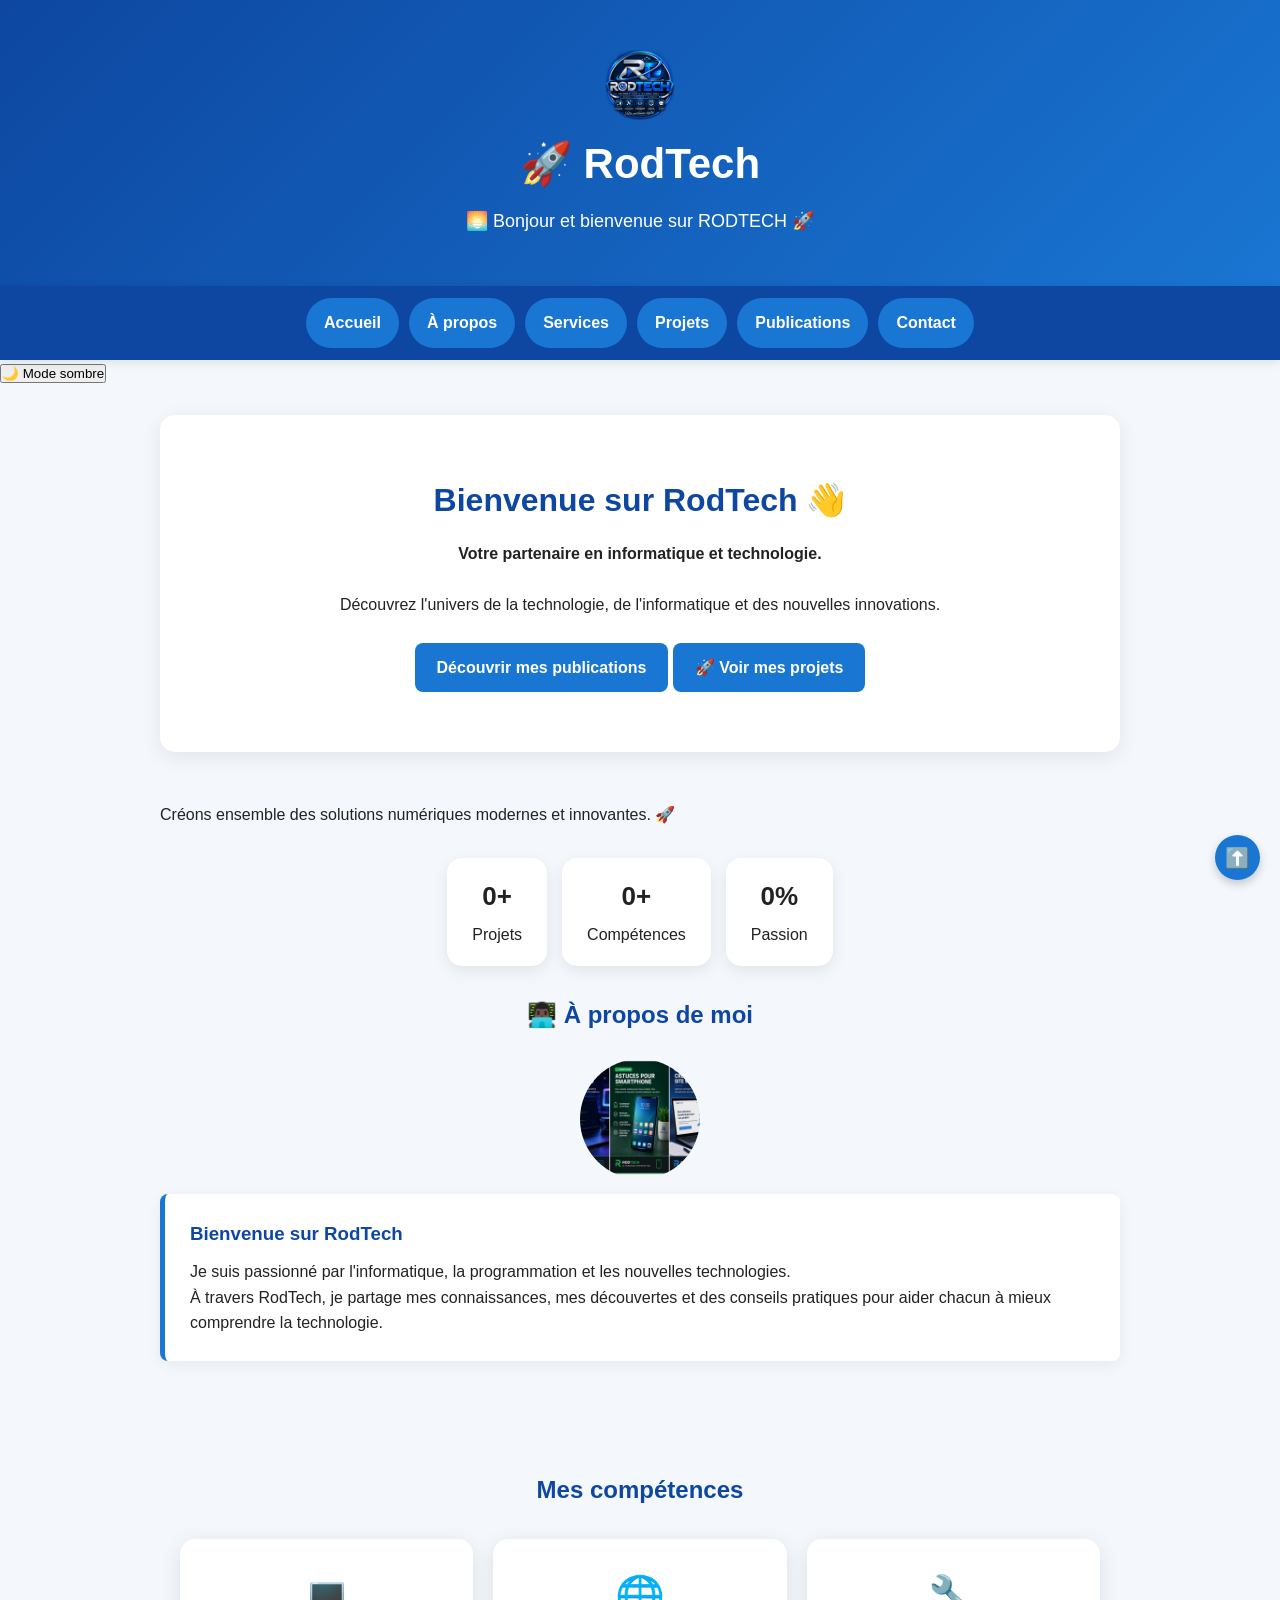
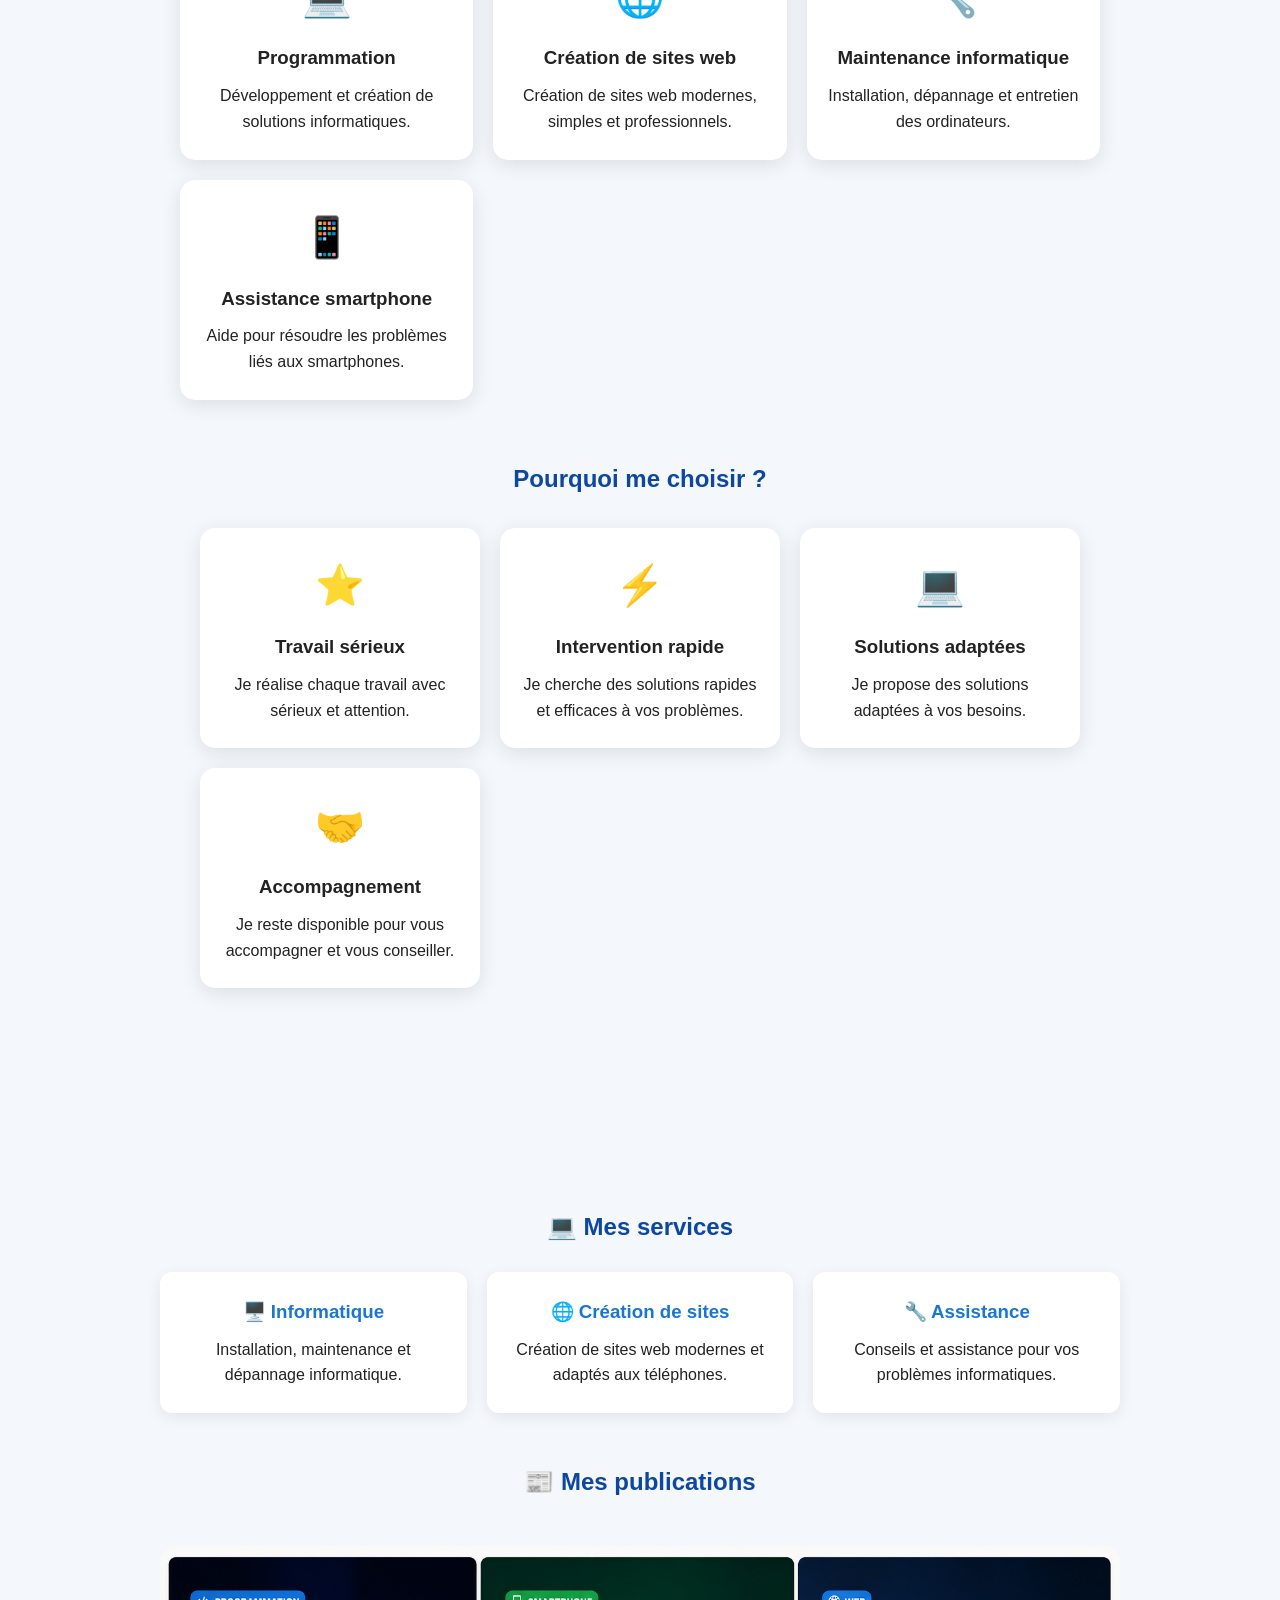
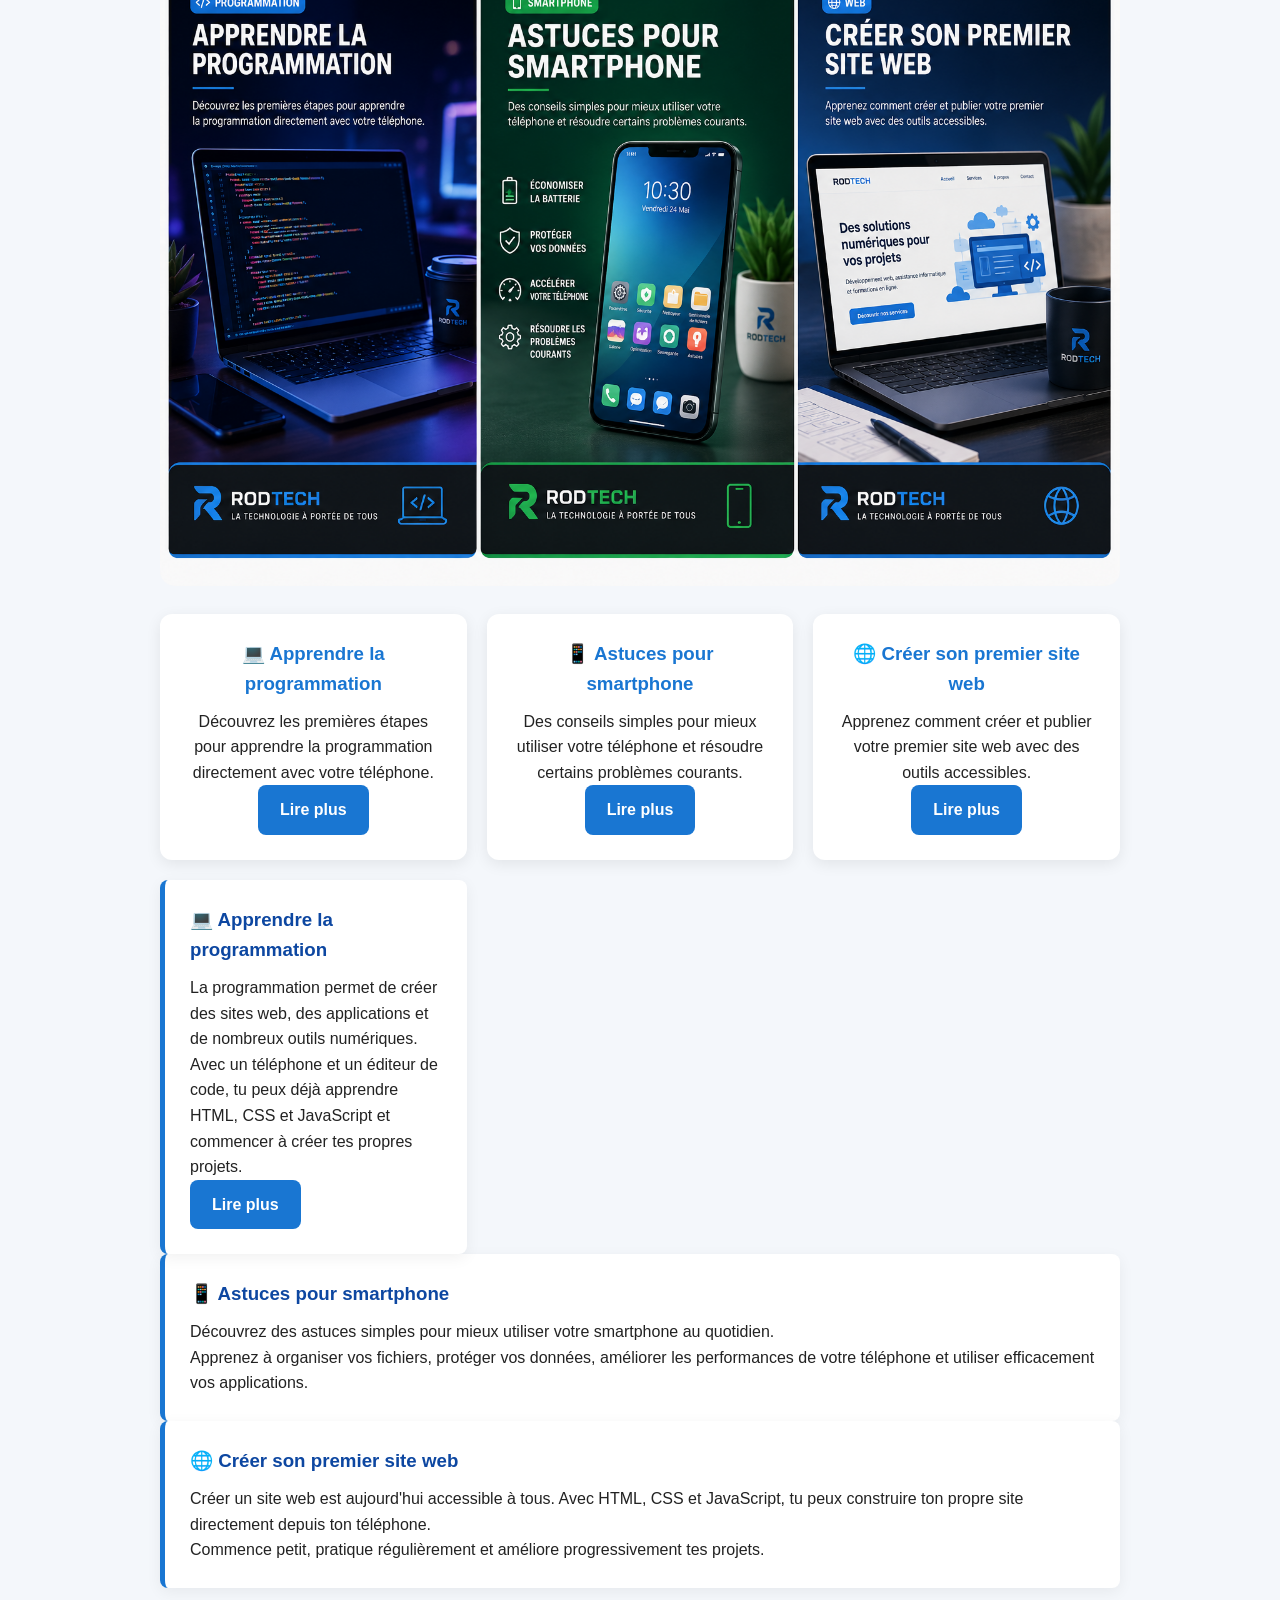
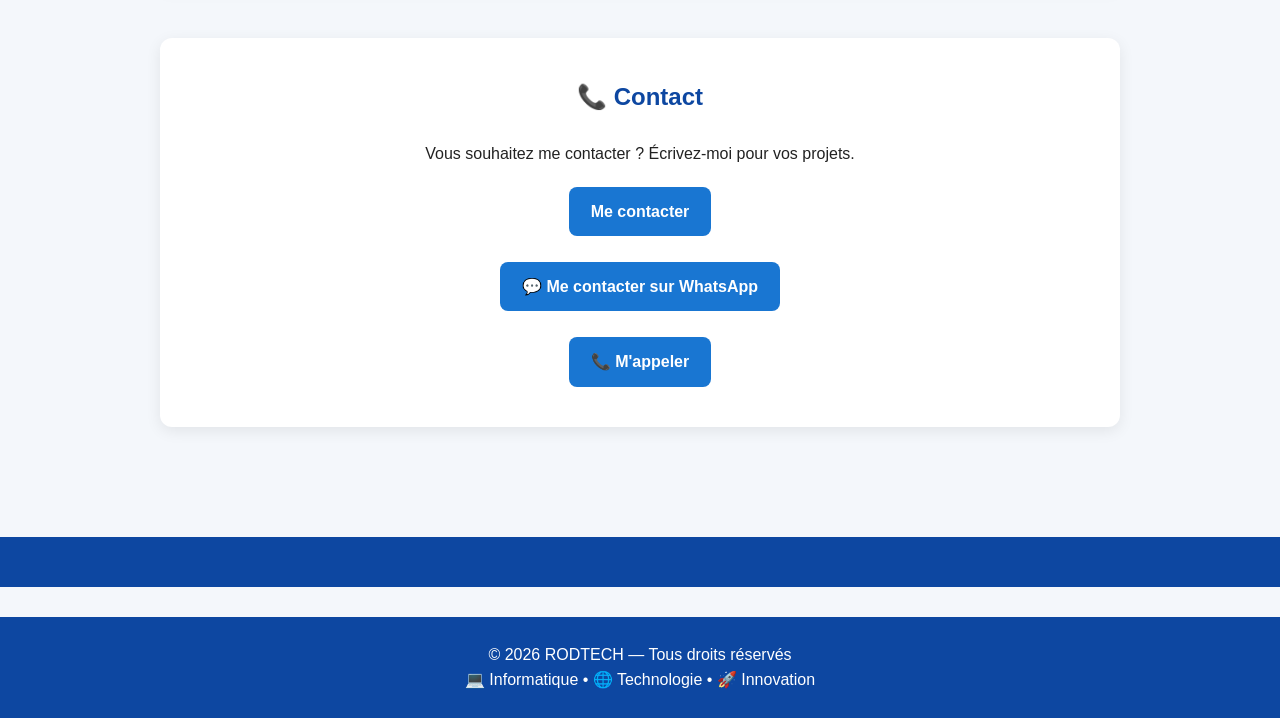
==== index.html @ 5a1a7d19 "Update index.html" ====
<!DOCTYPE html>
<html lang="fr">
<head>
    <meta charset="UTF-8">
    <meta name="viewport" content="width=device-width, initial-scale=1.0">
    <title>RodTech - Technologie & Informatique</title>
    <link rel="stylesheet" href="Style.css">
</head>

<body>

    <header>
    <img src="logo.png" alt="Logo RODTECH" class="logo">
    <h1 class="titre-accueil">🚀 RodTech</h1>
    <p id="message-bienvenue"></p>
    </header>

    <nav>
        <a href="#accueil">Accueil</a>
        <a href="#apropos">À propos</a>
        <a href="#services">Services</a>
        <a href="#projets">Projets</a>
        <a href="#publications">Publications</a>
        <a href="#contact">Contact</a>
    </nav>
<button onclick="modeSombre()" class="mode-sombre">
    🌙 Mode sombre
</button>
    <main>

        <section id="accueil" class="hero">
            <h2>Bienvenue sur RodTech 👋</h2>
            <p><strong>Votre partenaire en informatique et technologie.</strong></p>
            <p>
                Découvrez l'univers de la technologie, de l'informatique
                et des nouvelles innovations.
            </p>
            <a href="#publications" class="bouton">Découvrir mes publications</a>
            <a href="#projets" class="bouton">🚀 Voir mes projets</a>
        </section>
        <p class="phrase-pro">
    Créons ensemble des solutions numériques modernes et innovantes. 🚀
        </p>
        <div class="stats">

    <div class="stat">
        <h3 class="compteur" data-cible="3">0+</h3>
        <p>Projets</p>
    </div>

    <div class="stat">
        <h3 class="compteur" data-cible="4">0+</h3>
        <p>Compétences</p>
    </div>

    <div class="stat">
        <h3 class="compteur" data-cible="100">0%</h3>
        <p>Passion</p>
    </div>

        </div>
<section id="apropos">
    <h2>👨🏿‍💻 À propos de moi</h2>
<img src="mec.png" alt="RODTECH" class="apropos-image">
    <div class="publication">
        <h3>Bienvenue sur RodTech</h3>
        <p>
            Je suis passionné par l'informatique, la programmation
            et les nouvelles technologies.
        </p>
        <p>
            À travers RodTech, je partage mes connaissances,
            mes découvertes et des conseils pratiques pour aider
            chacun à mieux comprendre la technologie.
        </p>
    </div>
</section>
        <section id="services">
            <section id="competences">
    <h2>Mes compétences</h2>

    <div class="competences-container">

        <div class="competence">
            <span>💻</span>
            <h3>Programmation</h3>
            <p>Développement et création de solutions informatiques.</p>
        </div>

        <div class="competence">
            <span>🌐</span>
            <h3>Création de sites web</h3>
            <p>Création de sites web modernes, simples et professionnels.</p>
        </div>

        <div class="competence">
            <span>🔧</span>
            <h3>Maintenance informatique</h3>
            <p>Installation, dépannage et entretien des ordinateurs.</p>
        </div>

        <div class="competence">
            <span>📱</span>
            <h3>Assistance smartphone</h3>
            <p>Aide pour résoudre les problèmes liés aux smartphones.</p>
        </div>

    </div>
              <section id="pourquoi">
    <h2>Pourquoi me choisir ?</h2>

    <div class="pourquoi-container">

        <div class="raison">
            <span>⭐</span>
            <h3>Travail sérieux</h3>
            <p>Je réalise chaque travail avec sérieux et attention.</p>
        </div>

        <div class="raison">
            <span>⚡</span>
            <h3>Intervention rapide</h3>
            <p>Je cherche des solutions rapides et efficaces à vos problèmes.</p>
        </div>

        <div class="raison">
            <span>💻</span>
            <h3>Solutions adaptées</h3>
            <p>Je propose des solutions adaptées à vos besoins.</p>
        </div>

        <div class="raison">
            <span>🤝</span>
            <h3>Accompagnement</h3>
            <p>Je reste disponible pour vous accompagner et vous conseiller.</p>
        </div>

    </div>
</section>  
            </section>
            <h2>💻 Mes services</h2>

            <div class="cartes">
                <div class="carte">
                    <h3>🖥️ Informatique</h3>
                    <p>Installation, maintenance et dépannage informatique.</p>
                </div>

                <div class="carte">
                    <h3>🌐 Création de sites</h3>
                    <p>Création de sites web modernes et adaptés aux téléphones.</p>
                </div>

                <div class="carte">
                    <h3>🔧 Assistance</h3>
                    <p>Conseils et assistance pour vos problèmes informatiques.</p>
                </div>
            </div>
        </section>

        <section id="publications">   
            <section id="publications">

    <h2>📰 Mes publications</h2>

    <img src="mec.png"
         alt="Publications RODTECH"
         style="width:100%; max-width:1000px; border-radius:15px; margin:20px 0;">

    <div class="cartes">

        <div class="carte">
            <h3>💻 Apprendre la programmation</h3>
            <p>
                Découvrez les premières étapes pour apprendre
                la programmation directement avec votre téléphone.
            </p>
            <a href="#" class="bouton">Lire plus</a>
        </div>

        <div class="carte">
            <h3>📱 Astuces pour smartphone</h3>
            <p>
                Des conseils simples pour mieux utiliser votre
                téléphone et résoudre certains problèmes courants.
            </p>
            <a href="#smartphone" class="bouton">Lire plus</a>
        </div>

        <div class="carte">
            <h3>🌐 Créer son premier site web</h3>
            <p>
                Apprenez comment créer et publier votre premier
                site web avec des outils accessibles.
            </p>
            <a href="#" class="bouton">Lire plus</a>
        </div>
<div id="programmation" class="publication">
    <h3>💻 Apprendre la programmation</h3>
    <p>
        La programmation permet de créer des sites web,
        des applications et de nombreux outils numériques.
    </p>
    <p>
        Avec un téléphone et un éditeur de code, tu peux déjà
        apprendre HTML, CSS et JavaScript et commencer à créer
        tes propres projets.
    </p>
    <a href="#siteweb" class="bouton">Lire plus</a>
</div>
    </div>
<div id="smartphone" class="publication">
    <h3>📱 Astuces pour smartphone</h3>
    <p>
        Découvrez des astuces simples pour mieux utiliser
        votre smartphone au quotidien.
    </p>
    <p>
        Apprenez à organiser vos fichiers, protéger vos données,
        améliorer les performances de votre téléphone et utiliser
        efficacement vos applications.
    </p>
</div>

<div id="siteweb" class="publication">
    <h3>🌐 Créer son premier site web</h3>
    <p>
        Créer un site web est aujourd'hui accessible à tous.
        Avec HTML, CSS et JavaScript, tu peux construire
        ton propre site directement depuis ton téléphone.
    </p>
    <p>
        Commence petit, pratique régulièrement et améliore
        progressivement tes projets.
    </p>
</div>
            </section>

                </section>
        </section>
<section id="contact">
    <h2>📞 Contact</h2>

    <p>Vous souhaitez me contacter ? Écrivez-moi pour vos projets.</p>

    <a href="mailto:contact@rodtech.com" class="bouton">
        Me contacter
    </a>

    <br><br>

    <a href="https://wa.me/2290197851484"
       class="bouton"
       target="_blank">
        💬 Me contacter sur WhatsApp
    </a>
    <br><br>

<a href="tel:+2290197851484" class="bouton">
    📞 M'appeler
</a>
</section>
        </section>

    </main>

    <footer>
    </footer>

    <script src="script.js"></script>
<footer>
    <p>© 2026 RODTECH — Tous droits réservés</p>
    <p>💻 Informatique • 🌐 Technologie • 🚀 Innovation</p>
</footer>
    <button onclick="window.scrollTo({top: 0, behavior: 'smooth'})" class="retour-haut">
    ⬆️
    </button>
</body>
</html>
---- Style.css ----
* {
    margin: 0;
    padding: 0;
    box-sizing: border-box;
    scroll-behavior: smooth;
}

body {
    font-family: Arial, sans-serif;
    background: #f4f7fb;
    color: #222;
    line-height: 1.6;
}

header {
    background: linear-gradient(135deg, #0d47a1, #1976d2);
    color: white;
    text-align: center;
    padding: 50px 20px;
}

header h1 {
    font-size: 42px;
    margin-bottom: 10px;
}

header p {
    font-size: 18px;
}

nav {
    background: #ffffff;
    display: flex;
    justify-content: center;
    gap: 25px;
    padding: 18px;
    position: sticky;
    top: 0;
    z-index: 100;
    box-shadow: 0 2px 10px rgba(0,0,0,0.1);
}

nav a {
    color: #0d47a1;
    text-decoration: none;
    font-weight: bold;
}

nav a:hover {
    color: #1976d2;
}

main {
    max-width: 1000px;
    margin: auto;
    padding: 30px 20px;
}

section {
    margin-bottom: 50px;
}

.hero {
    background: white;
    text-align: center;
    padding: 60px 25px;
    border-radius: 15px;
    box-shadow: 0 5px 20px rgba(0,0,0,0.08);
}

.hero h2 {
    color: #0d47a1;
    font-size: 32px;
    margin-bottom: 15px;
}

.hero p {
    margin-bottom: 25px;
}

.bouton {
    display: inline-block;
    background: #1976d2;
    color: white;
    padding: 12px 22px;
    border-radius: 8px;
    text-decoration: none;
    font-weight: bold;
}

.bouton:hover {
    background: #0d47a1;
}

section h2 {
    text-align: center;
    color: #0d47a1;
    margin-bottom: 25px;
}

.cartes {
    display: grid;
    grid-template-columns: repeat(3, 1fr);
    gap: 20px;
}

.carte {
    background: white;
    padding: 25px;
    border-radius: 12px;
    text-align: center;
    box-shadow: 0 4px 15px rgba(0,0,0,0.08);
}

.carte h3 {
    color: #1976d2;
    margin-bottom: 10px;
}

.publication {
    background: white;
    padding: 25px;
    border-left: 5px solid #1976d2;
    border-radius: 8px;
    box-shadow: 0 4px 15px rgba(0,0,0,0.06);
}

.publication h3 {
    color: #0d47a1;
    margin-bottom: 10px;
}

#contact {
    background: white;
    text-align: center;
    padding: 40px 20px;
    border-radius: 12px;
    box-shadow: 0 4px 15px rgba(0,0,0,0.08);
}

#contact p {
    margin-bottom: 20px;
}

footer {
    background: #0d47a1;
    color: white;
    text-align: center;
    padding: 25px;
    margin-top: 30px;
}

@media (max-width: 700px) {
    header h1 {
        font-size: 32px;
    }

    nav {
        gap: 12px;
        flex-wrap: wrap;
    }

    nav a {
        font-size: 14px;
    }

    .cartes {
        grid-template-columns: 1fr;
    }

    .hero {
        padding: 40px 20px;
    }
}
#competences {
    padding: 60px 20px;
    text-align: center;
}

#competences h2 {
    margin-bottom: 30px;
}

.competences-container {
    display: grid;
    grid-template-columns: repeat(auto-fit, minmax(220px, 1fr));
    gap: 20px;
    max-width: 1000px;
    margin: auto;
}

.competence {
    padding: 25px 20px;
    border-radius: 15px;
    background: #ffffff;
    box-shadow: 0 5px 20px rgba(0,0,0,0.1);
    transition: 0.3s;
}

.competence:hover {
    transform: translateY(-5px);
}

.competence span {
    font-size: 40px;
}

.competence h3 {
    margin: 15px 0 10px;
}

.competence p {
    line-height: 1.6;
}
#pourquoi {
    padding: 60px 20px;
    text-align: center;
}

#pourquoi h2 {
    margin-bottom: 30px;
}

.pourquoi-container {
    display: grid;
    grid-template-columns: repeat(auto-fit, minmax(220px, 1fr));
    gap: 20px;
    max-width: 1000px;
    margin: auto;
}

.raison {
    padding: 25px 20px;
    border-radius: 15px;
    background: #ffffff;
    box-shadow: 0 5px 20px rgba(0,0,0,0.1);
    transition: 0.3s;
}

.raison:hover {
    transform: translateY(-5px);
}

.raison span {
    font-size: 40px;
}

.raison h3 {
    margin: 15px 0 10px;
}

.raison p {
    line-height: 1.6;
}
.logo {
    width: 70px;
    height: 70px;
    object-fit: contain;
    display: block;
    margin: 0 auto 10px;
    }
.stats {
    display: flex;
    justify-content: center;
    gap: 15px;
    margin: 30px 15px;
    flex-wrap: wrap;
}

.stat {
    background: white;
    padding: 18px 25px;
    border-radius: 15px;
    text-align: center;
    min-width: 90px;
    box-shadow: 0 5px 15px rgba(0,0,0,0.08);
}

.stat h3 {
    margin: 0;
    font-size: 26px;
}

.stat p {
    margin: 5px 0 0;
}
.stat {
    transition: transform 0.3s ease;
}

.stat:hover {
    transform: translateY(-8px);
}
nav {
    display: flex;
    justify-content: center;
    align-items: center;
    gap: 20px;
    flex-wrap: wrap;
    padding: 15px;
}

nav a {
    text-decoration: none;
    font-weight: bold;
    transition: 0.3s;
}

nav a:hover {
    transform: translateY(-3px);
}
nav {
    background: #0d47a1;
    padding: 12px 10px;
    gap: 8px;
}

nav a {
    color: white;
    background: #1976d2;
    padding: 9px 14px;
    border-radius: 20px;
    font-size: 14px;
}

nav a:hover {
    background: white;
    color: #0d47a1;
    transform: translateY(-2px);
}
.apropos-image {
    width: 120px;
    height: 120px;
    object-fit: cover;
    border-radius: 50%;
    display: block;
    margin: 15px auto;
    }
.retour-haut {
    position: fixed;
    bottom: 20px;
    right: 20px;
    width: 45px;
    height: 45px;
    border: none;
    border-radius: 50%;
    background: #1976d2;
    color: white;
    font-size: 20px;
    cursor: pointer;
    box-shadow: 0 4px 10px rgba(0,0,0,0.2);
        }
.dark-mode {
    background: #121212;
    color: white;
}

.dark-mode .carte,
.dark-mode .stat,
.dark-mode .publication {
    background: #1e1e1e;
    color: white;
}

.dark-mode h2,
.dark-mode h3 {
    color: white;
    }
.dark-mode p,
.dark-mode a,
.dark-mode li,
.dark-mode label {
    color: #f1f1f1;
}

.dark-mode input,
.dark-mode textarea {
    background: #2b2b2b;
    color: white;
    border: 1px solid #555;
}

.dark-mode .bouton {
    color: white;
}
section {
    opacity: 0;
    transform: translateY(30px);
    transition: opacity 0.8s ease, transform 0.8s ease;
}

section.visible {
    opacity: 1;
    transform: translateY(0);
    }
.titre-accueil {
    animation: apparition 1.5s ease;
}

@keyframes apparition {
    from {
        opacity: 0;
        transform: translateY(-30px);
    }

    to {
        opacity: 1;
        transform: translateY(0);
    }
}
nav {
    display: flex;
    justify-content: center;
    flex-wrap: wrap;
    gap: 10px;
}
nav a {
    padding: 12px 18px;
    border-radius: 25px;
    font-size: 16px;
}
.carte {
    transition: transform 0.3s ease, box-shadow 0.3s ease;
}

.carte:hover {
    transform: translateY(-5px);
    box-shadow: 0 8px 20px rgba(0,0,0,0.15);
}
@media (max-width: 600px) {
    .carte {
        width: 90%;
        margin: 15px auto;
    }
}
@media (max-width: 600px) {
    img {
        max-width: 100%;
        height: auto;
    }
    }
@media (max-width: 600px) {
    h1 {
        font-size: 32px;
    }

    h2 {
        font-size: 26px;
    }
}
@media (max-width: 600px) {
    .stats {
        gap: 10px;
    }

    .stat {
        min-width: 80px;
        padding: 15px;
    }

    .stat h3 {
        font-size: 22px;
    }
}
@media (max-width: 600px) {
    footer {
        padding: 20px 10px;
        font-size: 14px;
        text-align: center;
    }
}
@media (max-width: 600px) {
    .mode-sombre {
        padding: 10px 15px;
        font-size: 14px;
        margin: 10px auto;
        display: block;
    }
}
@media (max-width: 600px) {
    .retour-haut {
        width: 40px;
        height: 40px;
        font-size: 18px;
        bottom: 15px;
        right: 15px;
    }
}
nav a {
    transition: 0.3s ease;
}

nav a:hover {
    transform: translateY(-2px);
    opacity: 0.8;
}
/* Animation du menu */
nav a {
    position: relative;
    transition: 0.3s ease;
}

nav a::after {
    content: "";
    position: absolute;
    left: 50%;
    bottom: 4px;
    width: 0;
    height: 3px;
    background: currentColor;
    border-radius: 5px;
    transform: translateX(-50%);
    transition: width 0.3s ease;
}

nav a:hover::after {
    width: 60%;
}

nav a:hover {
    transform: translateY(-3px);
}
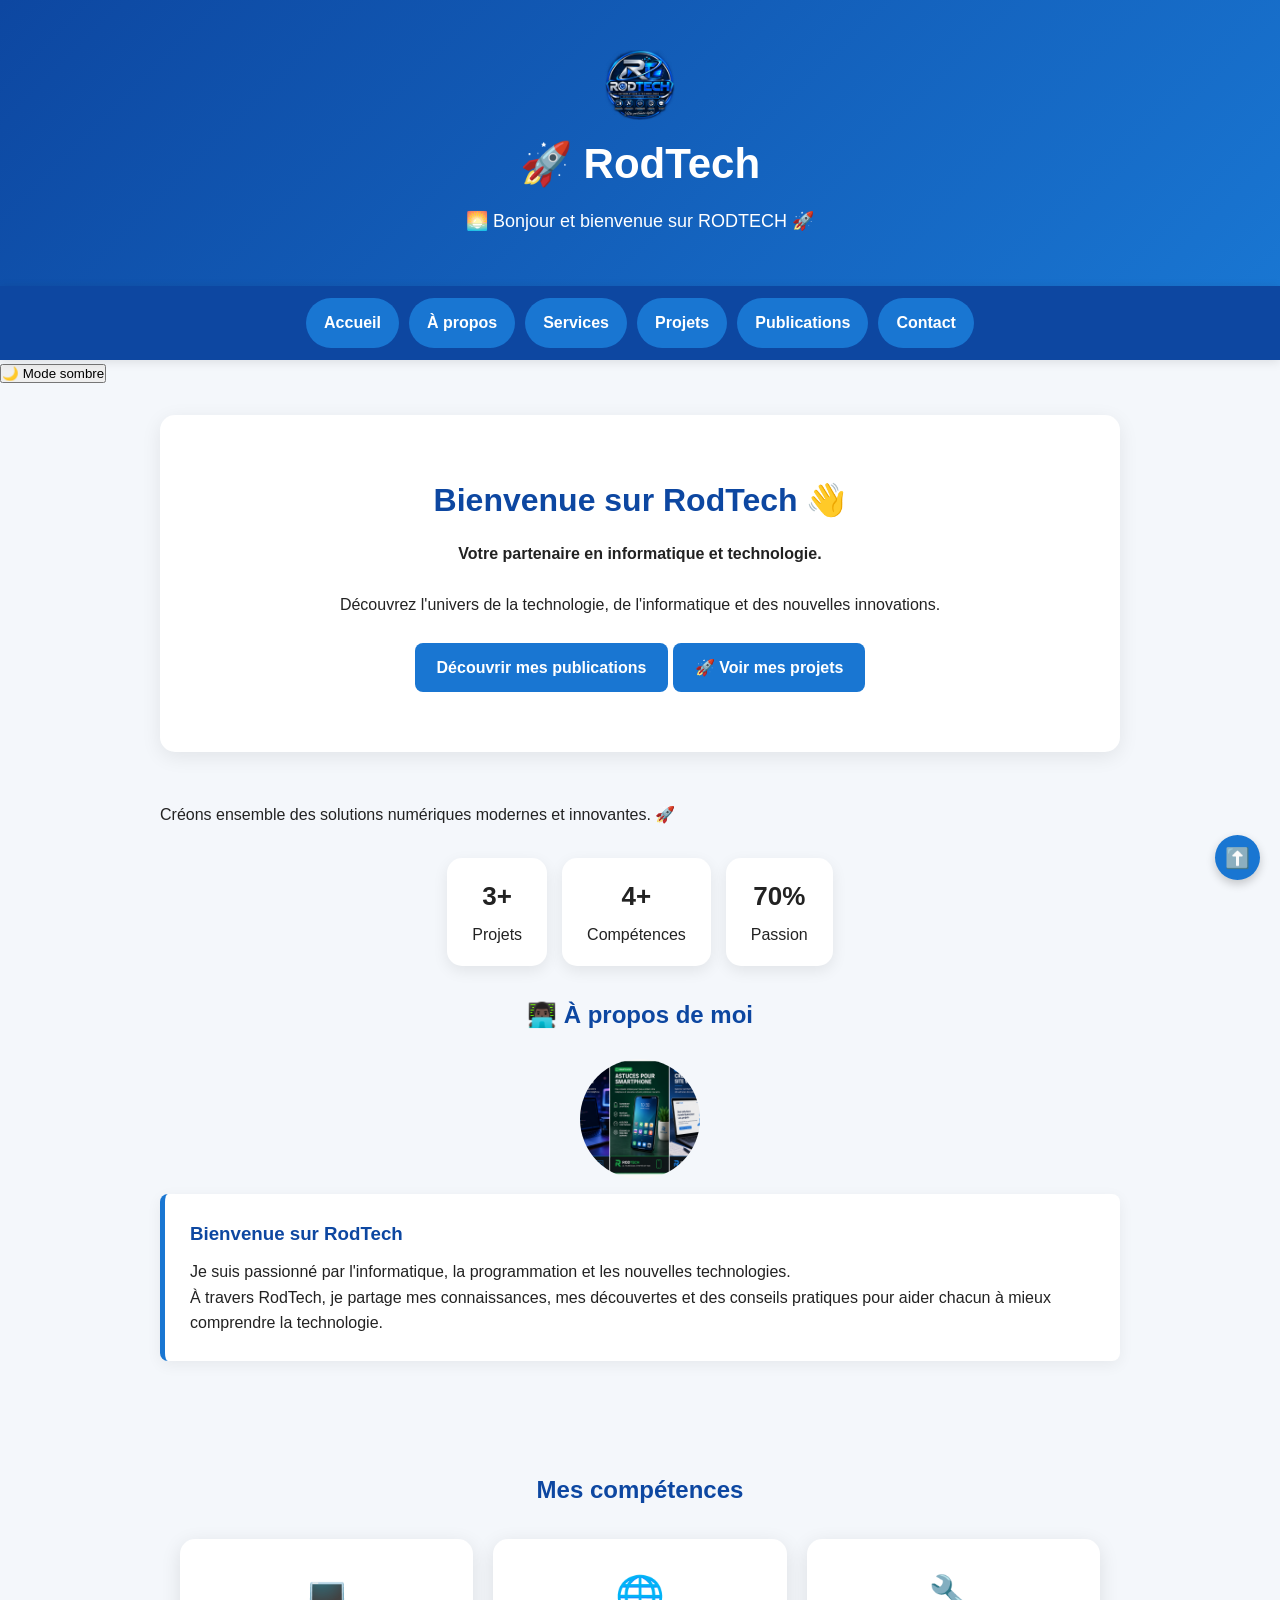
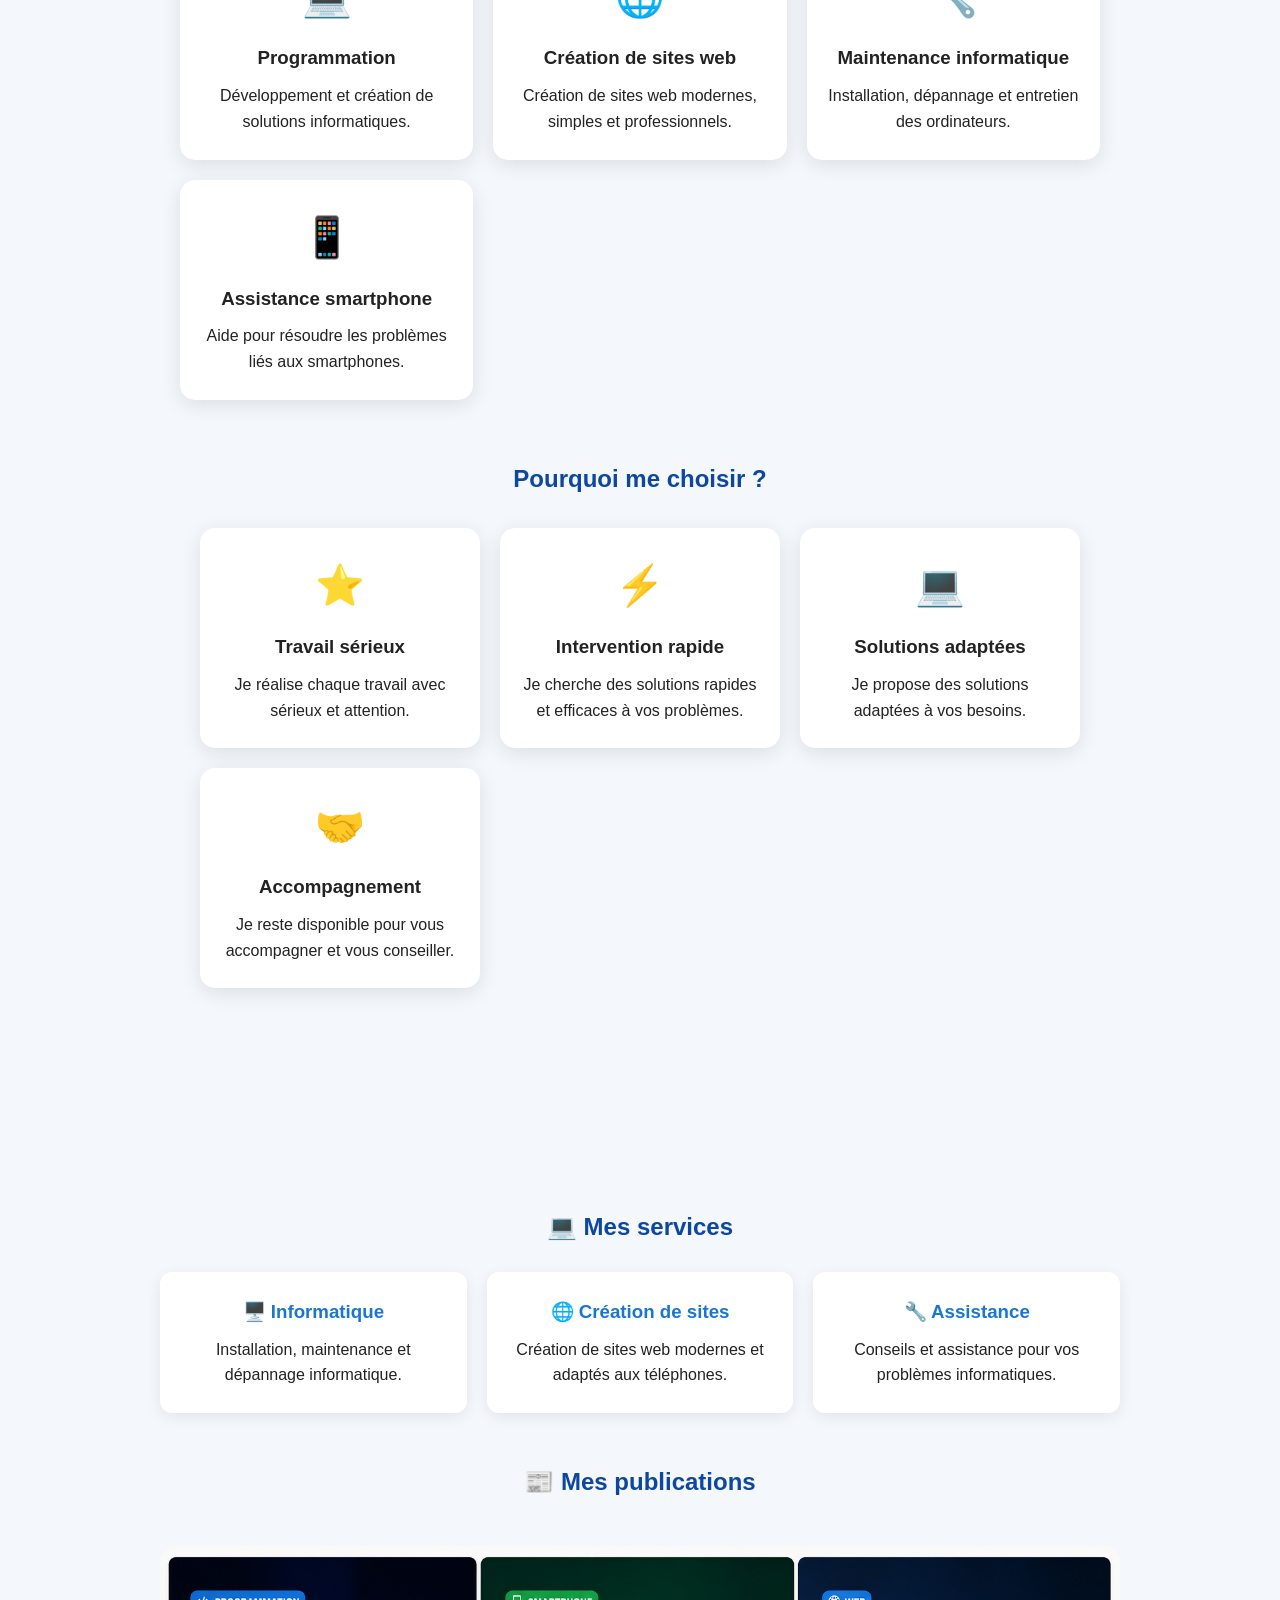
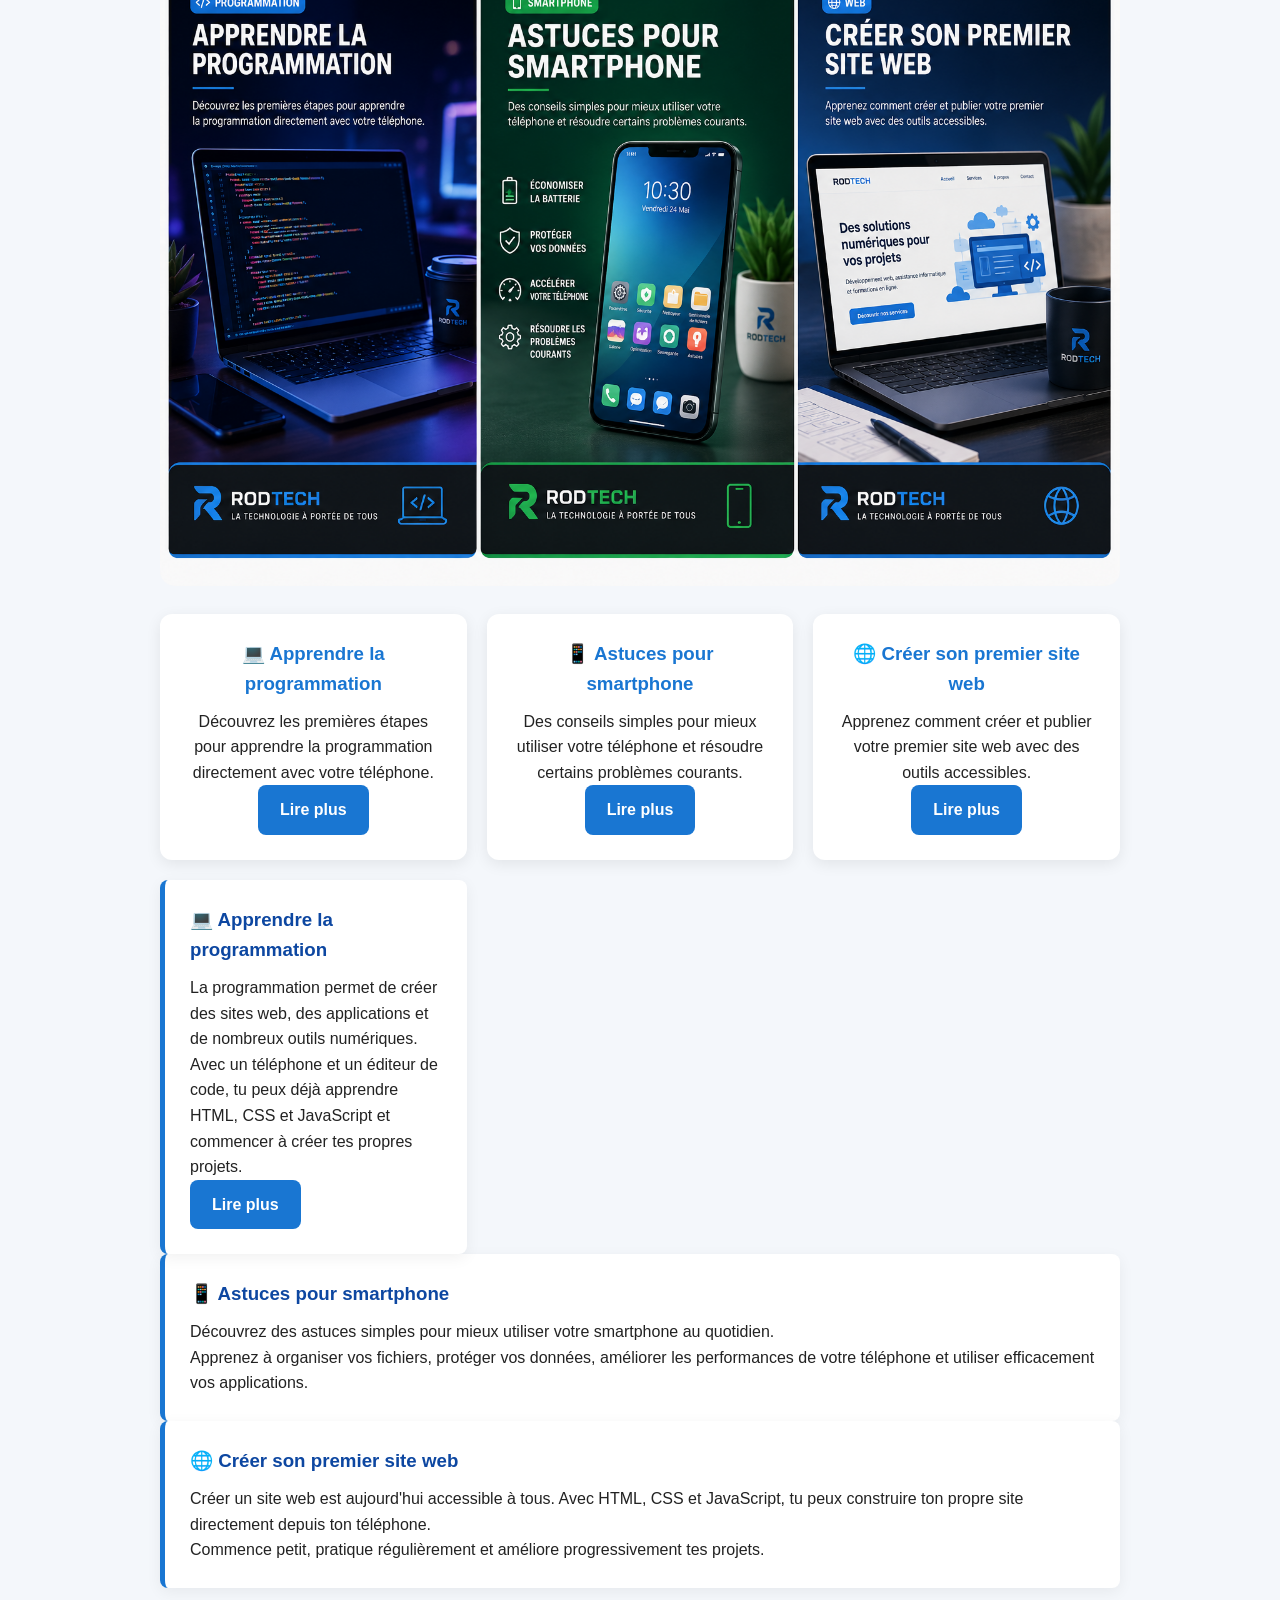
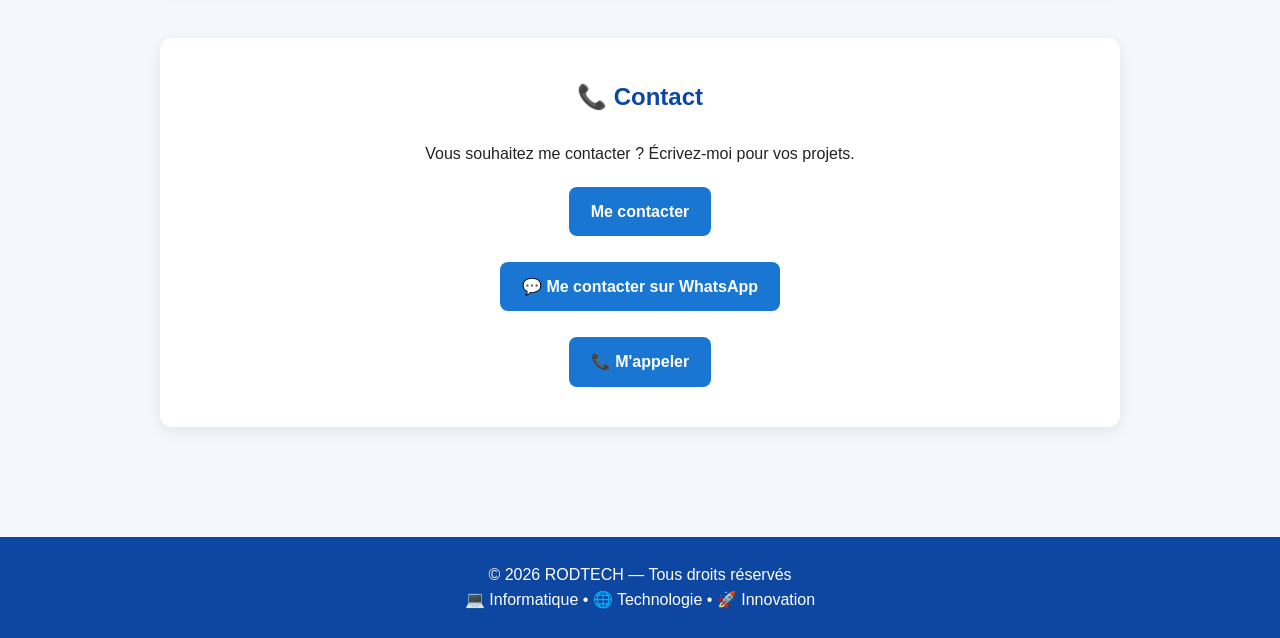
==== commit 87e5c8a5: "Update index.html" ====
--- a/index.html
+++ b/index.html
@@ -264,9 +264,7 @@
 
     </main>
 
-    <footer>
-    </footer>
-
+    
     <script src="script.js"></script>
 <footer>
     <p>© 2026 RODTECH — Tous droits réservés</p>
--- a/Style.css
+++ b/Style.css
@@ -520,3 +520,12 @@
 nav a:hover {
     transform: translateY(-3px);
 }
+/* Effet au clic sur les boutons */
+.bouton {
+    transition: transform 0.15s ease, box-shadow 0.15s ease;
+}
+
+.bouton:active {
+    transform: scale(0.95);
+    box-shadow: 0 2px 5px rgba(0, 0, 0, 0.2);
+}
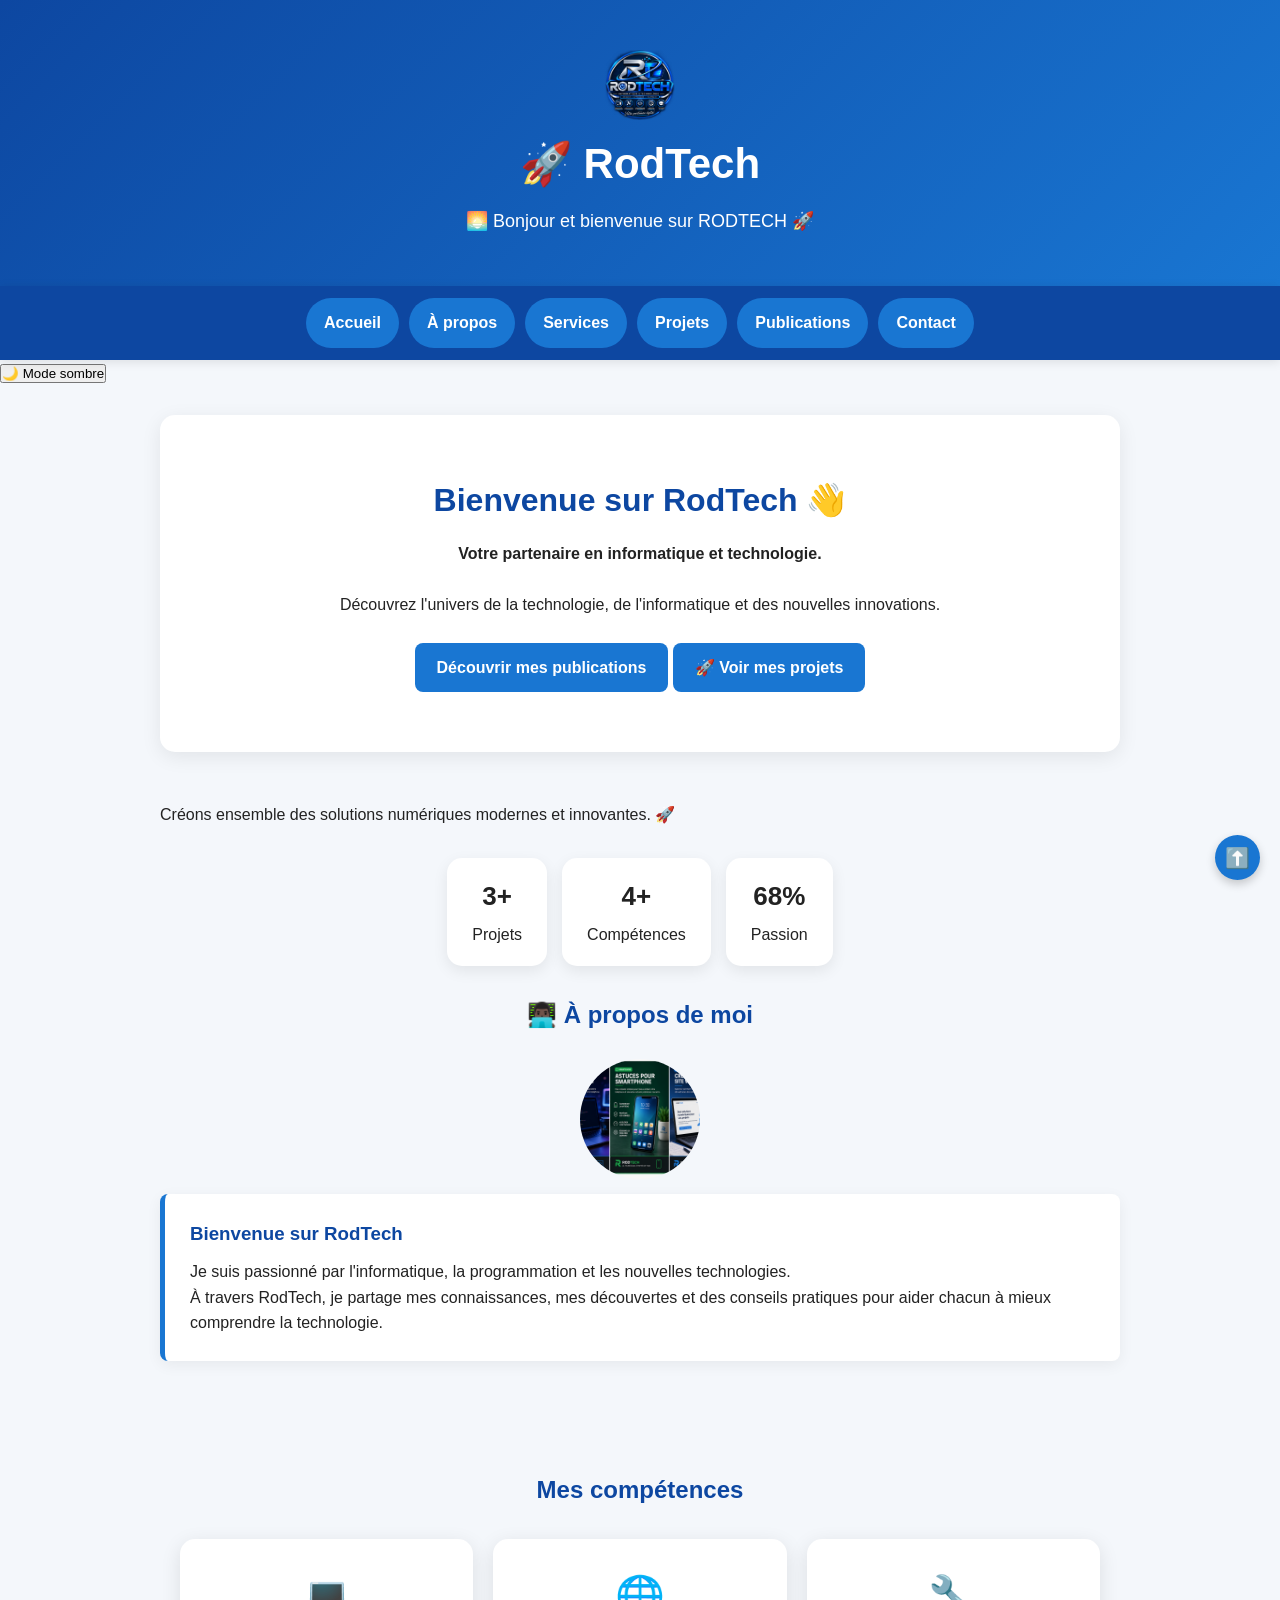
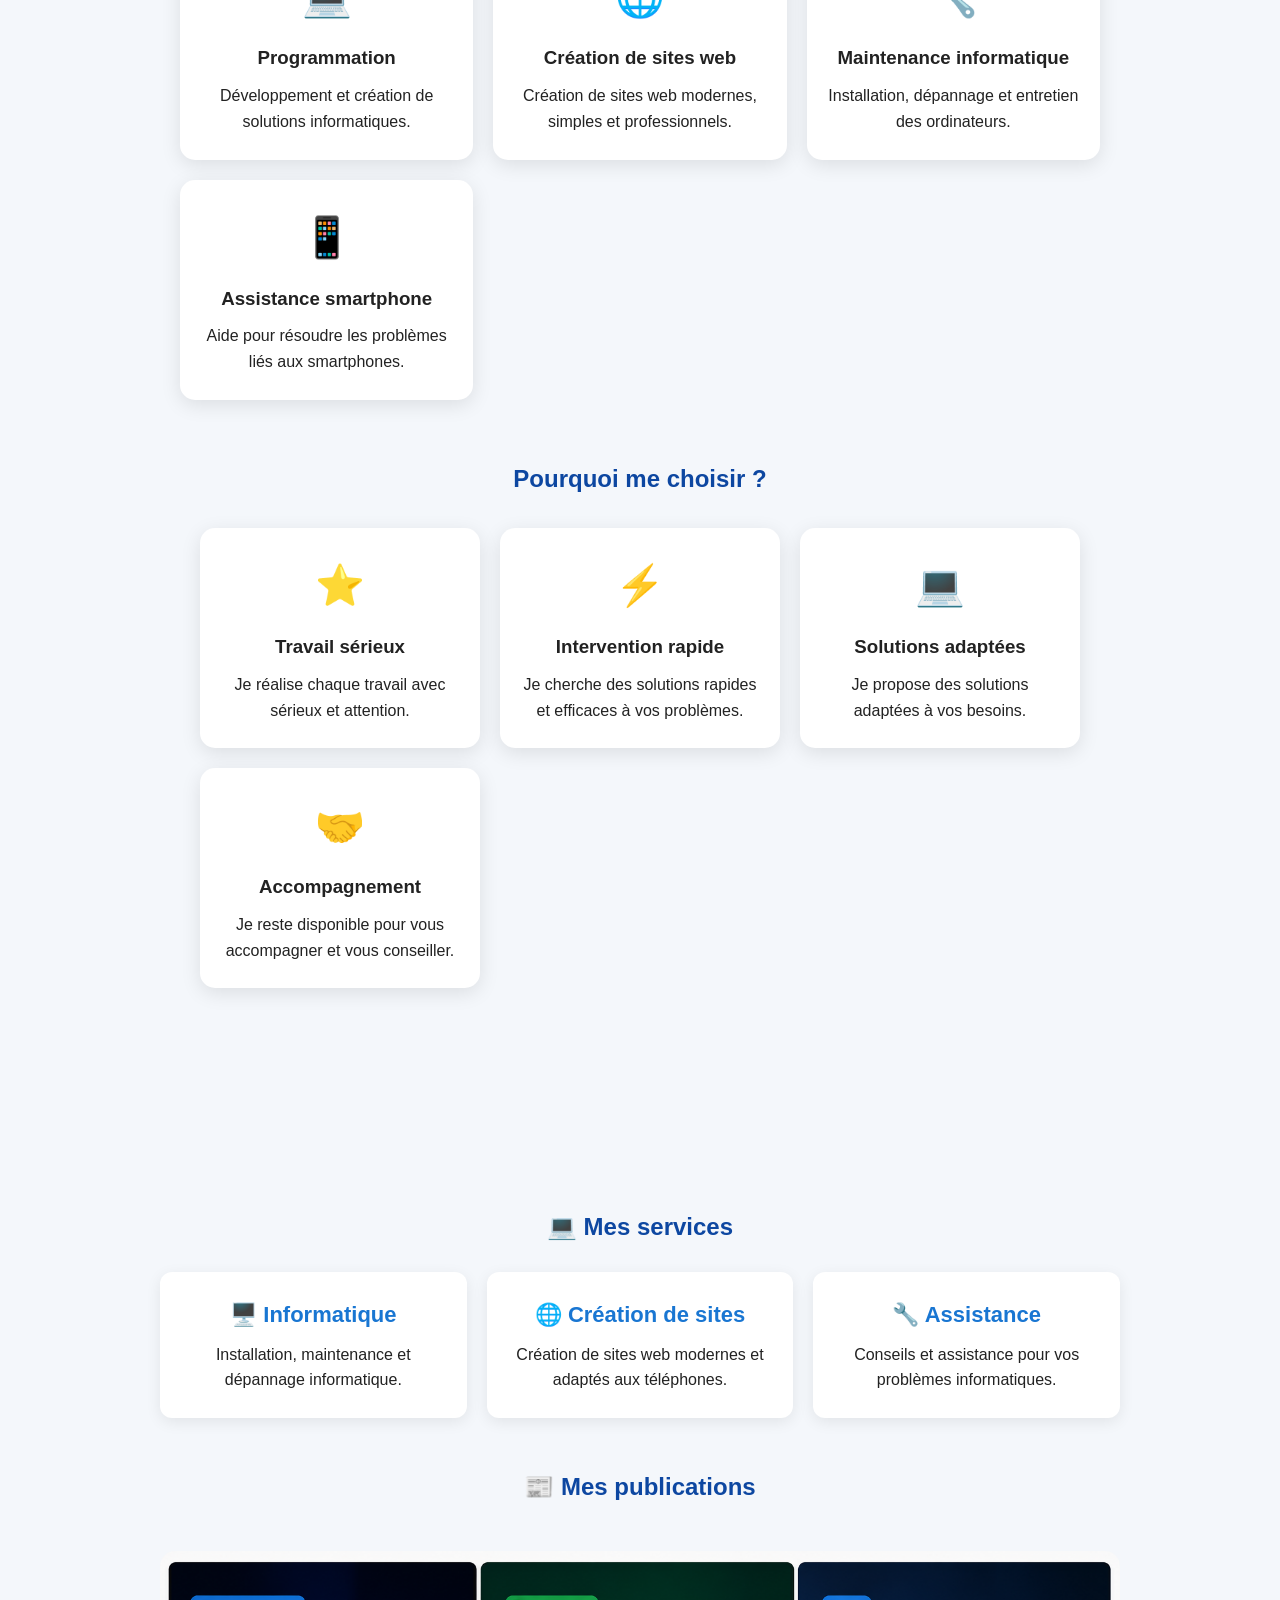
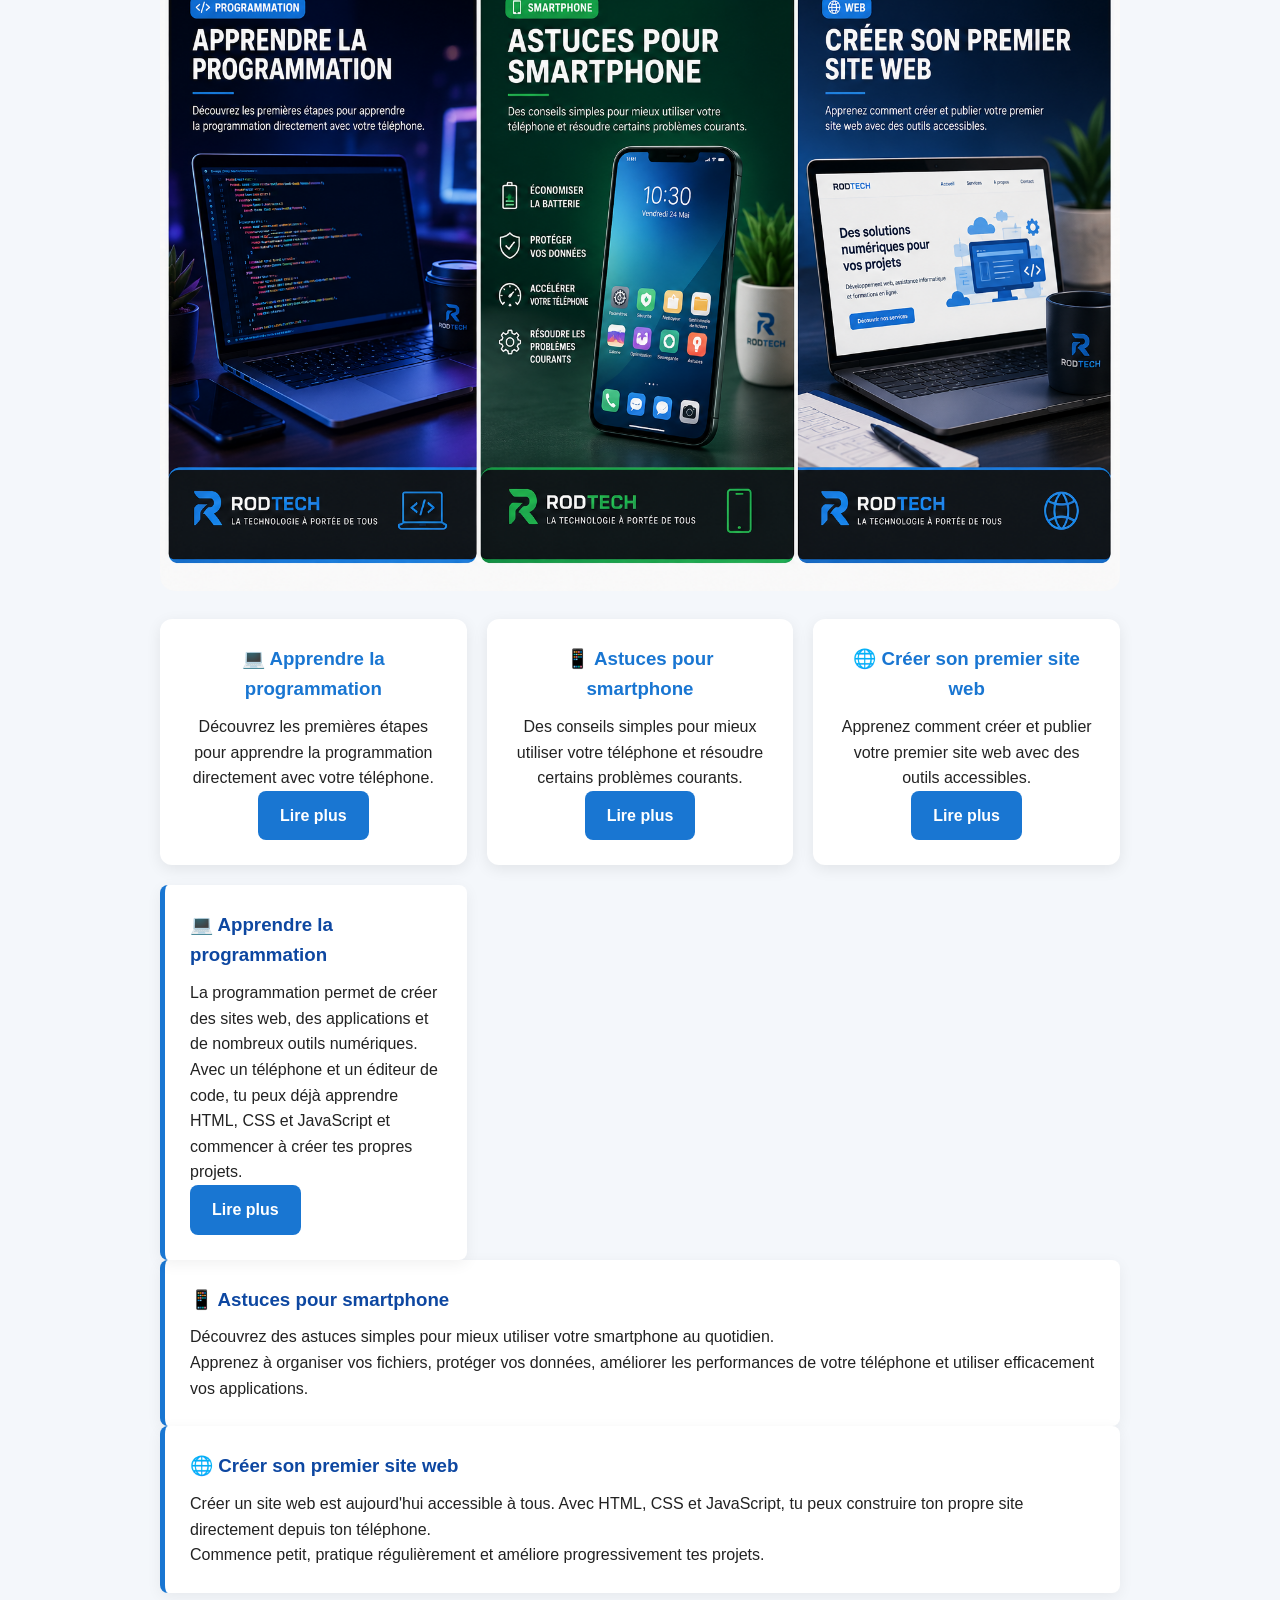
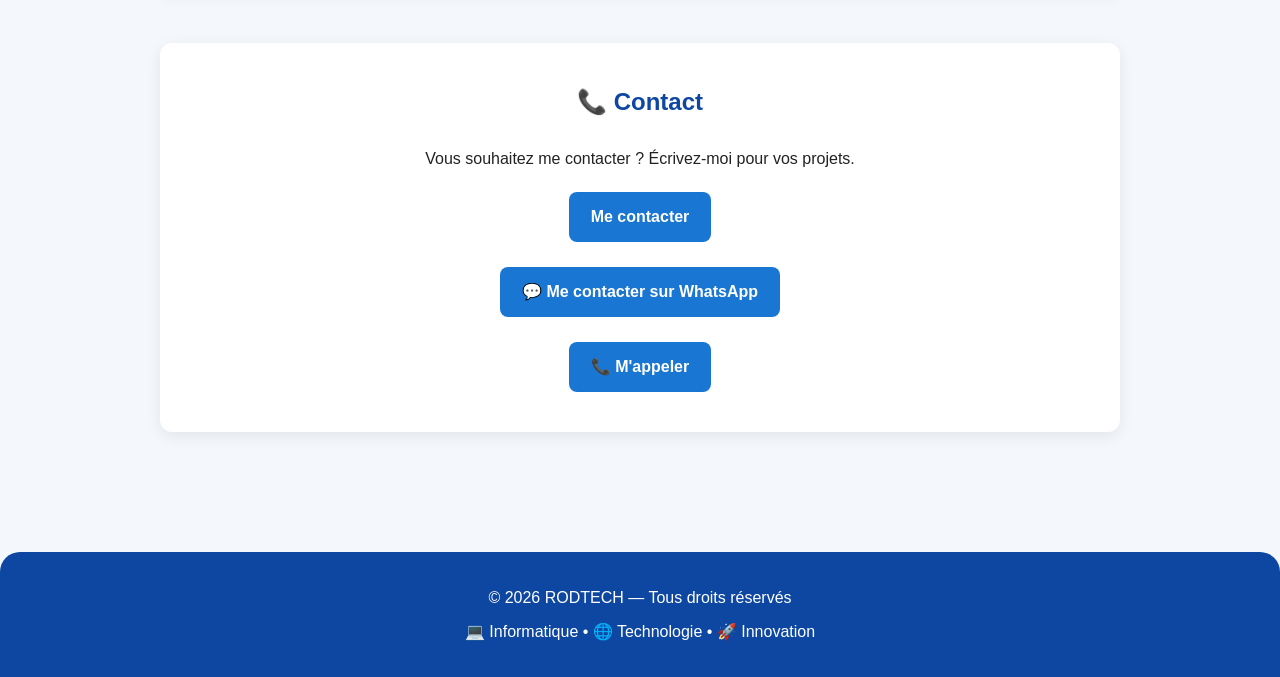
==== commit 775c8a39: "Update index.html" ====
--- a/index.html
+++ b/index.html
@@ -3,7 +3,10 @@
 <head>
     <meta charset="UTF-8">
     <meta name="viewport" content="width=device-width, initial-scale=1.0">
-    <title>RodTech - Technologie & Informatique</title>
+    <title>RODTECH | Informatique, Création de sites web et Assistance</title>
+    <meta name="description" content="RODTECH propose des services informatiques, la création de sites web, la maintenance et l'assistance informatique.">
+    <meta name="keywords" content="informatique, maintenance informatique, création site web, assistance informatique, RODTECH, technologie">
+    <meta name="author" content="RODTECH">
     <link rel="stylesheet" href="Style.css">
 </head>
 
--- a/Style.css
+++ b/Style.css
@@ -529,3 +529,29 @@
     transform: scale(0.95);
     box-shadow: 0 2px 5px rgba(0, 0, 0, 0.2);
 }
+footer {
+    background: #0d47a1;
+    color: white;
+    text-align: center;
+    padding: 25px 15px;
+    margin-top: 40px;
+    border-radius: 20px 20px 0 0;
+}
+
+footer p {
+    margin: 8px 0;
+}
+/* Amélioration des services */
+#services .carte {
+    transition: transform 0.3s ease, box-shadow 0.3s ease;
+}
+
+#services .carte:hover {
+    transform: translateY(-8px);
+    box-shadow: 0 10px 25px rgba(0,0,0,0.18);
+}
+
+#services .carte h3 {
+    font-size: 22px;
+    margin-bottom: 10px;
+}
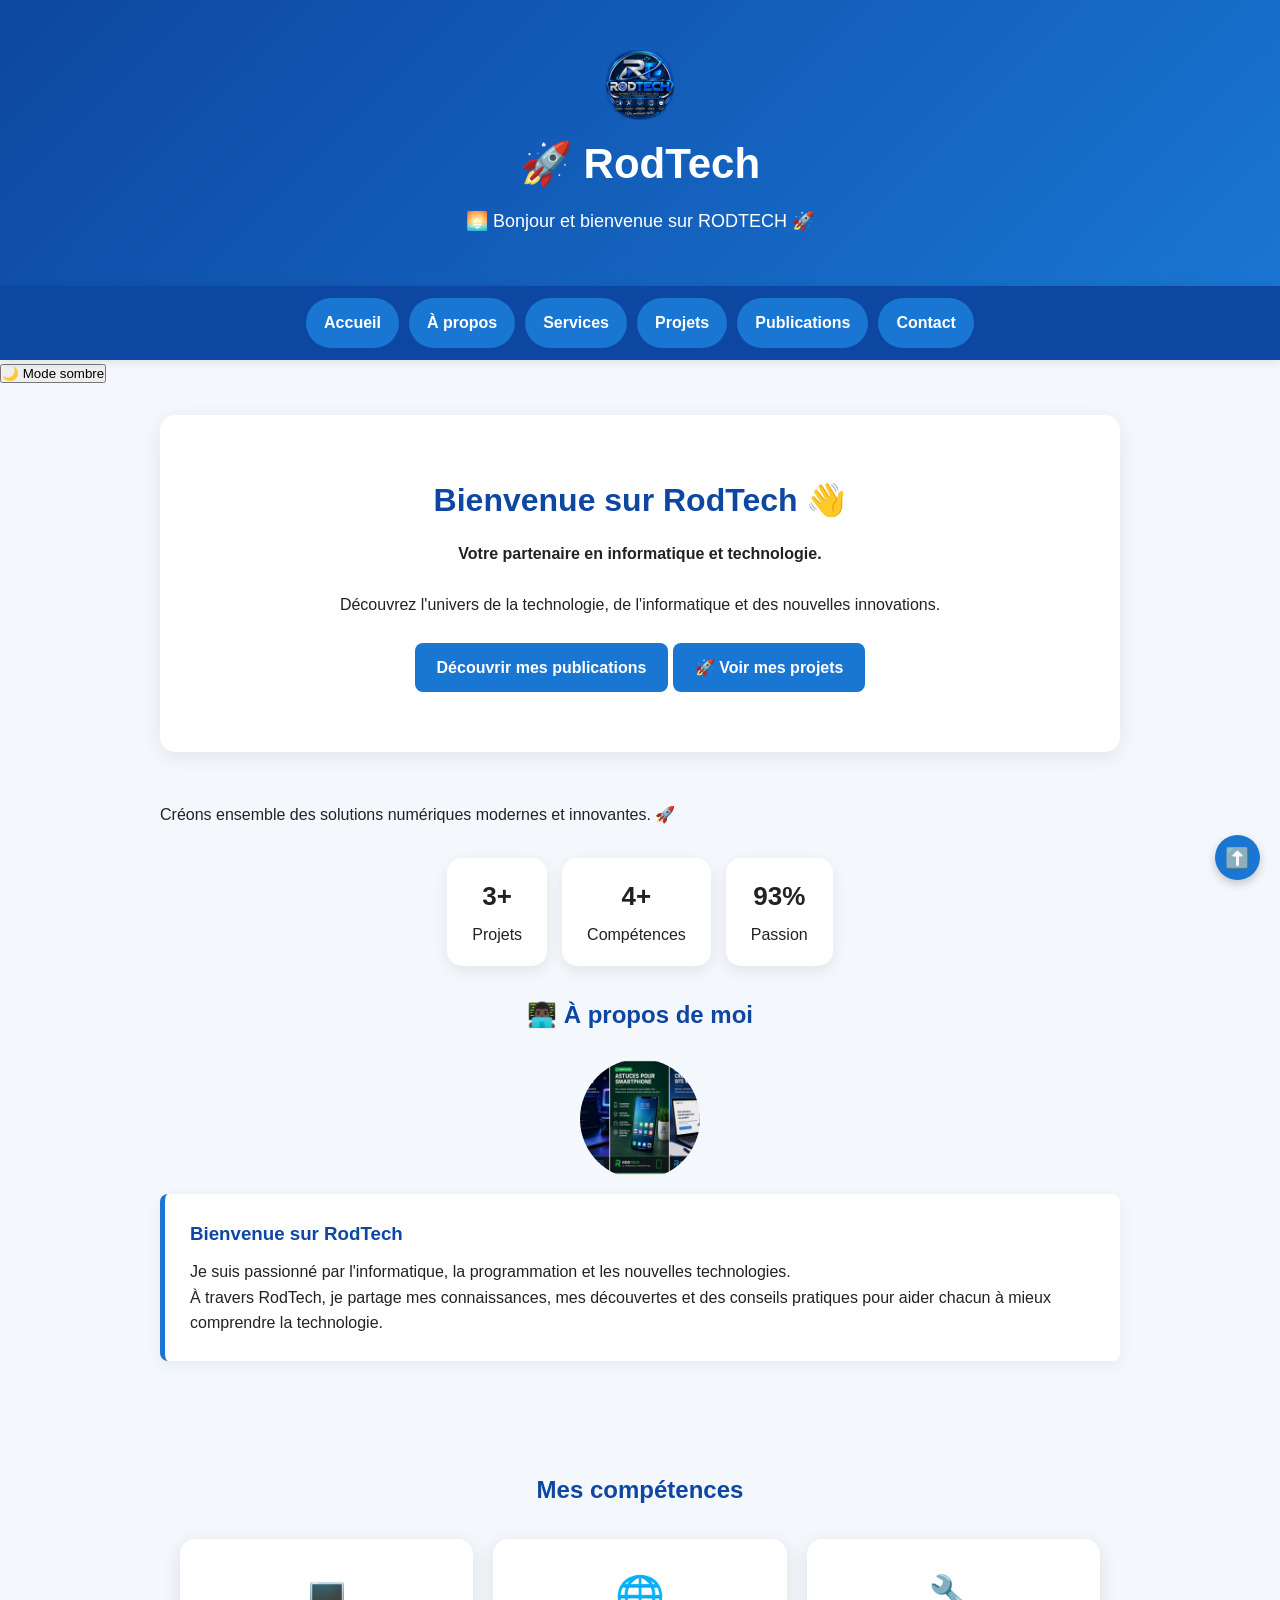
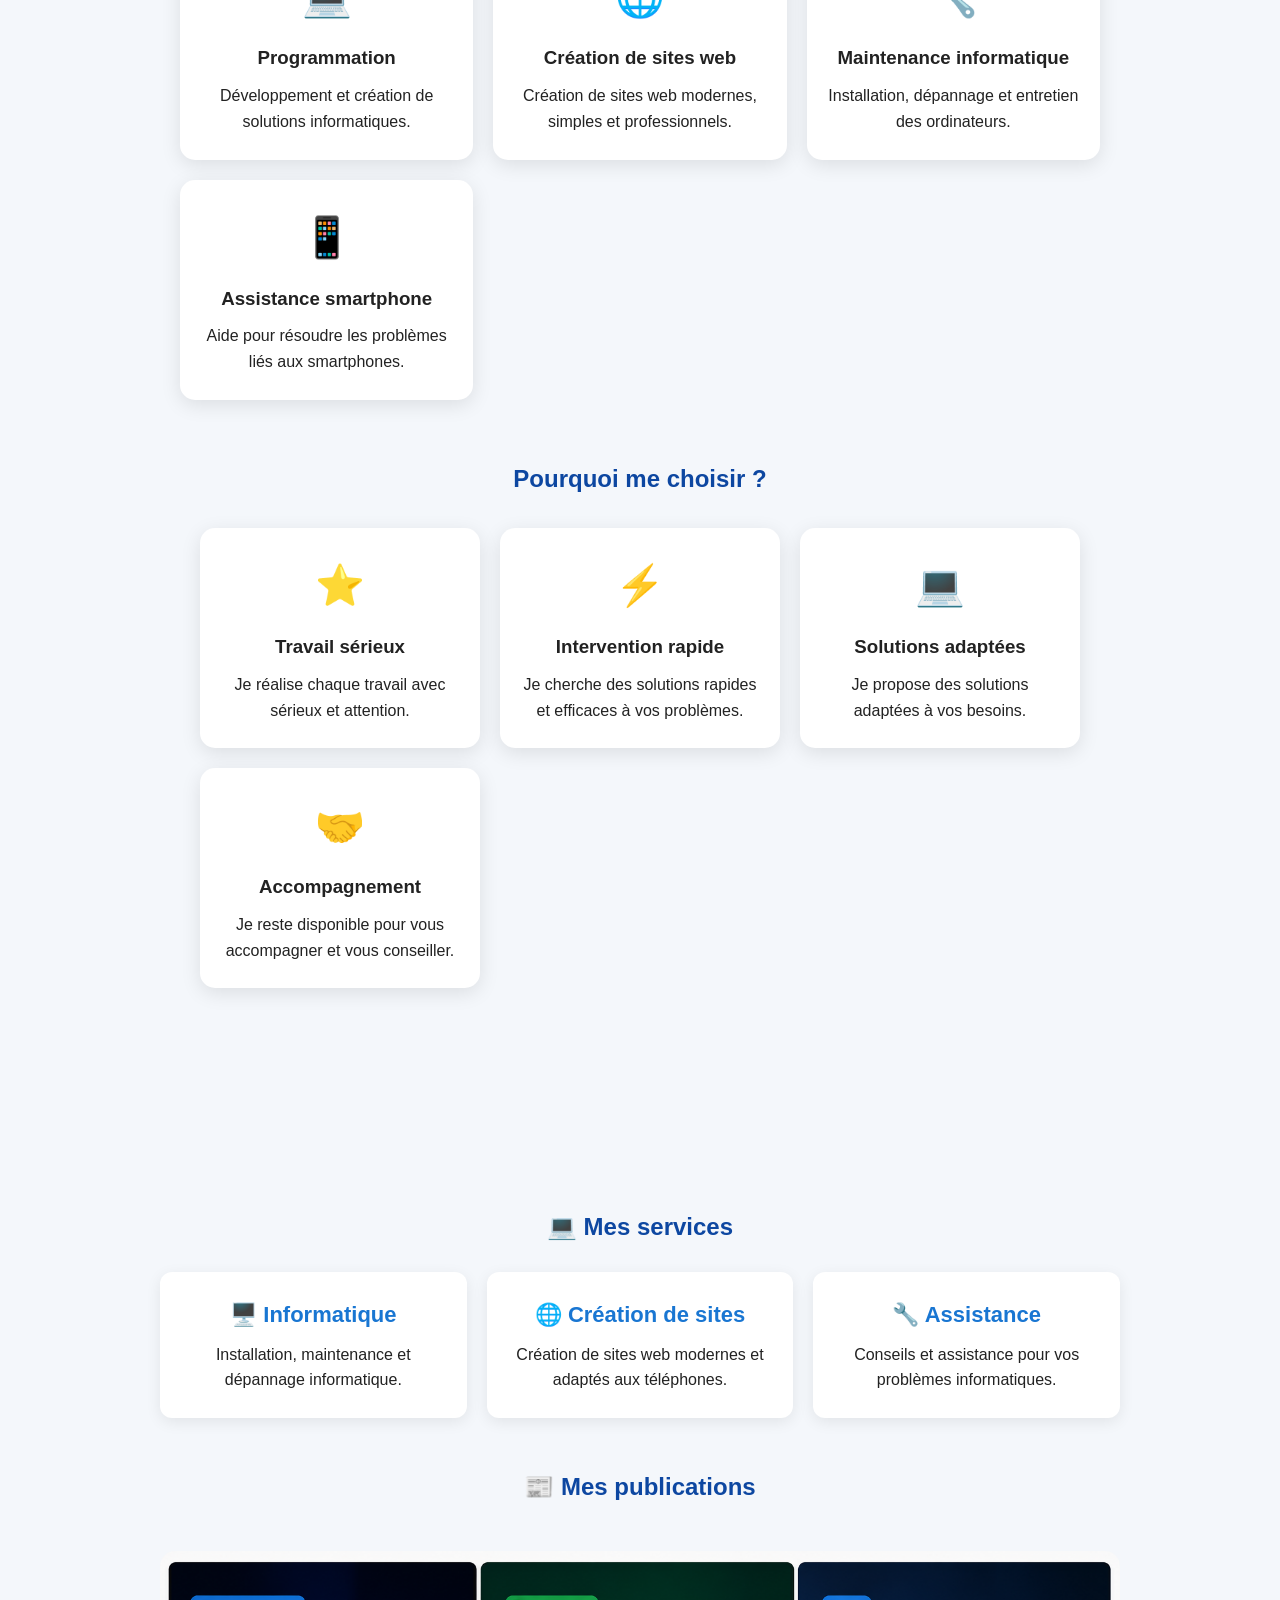
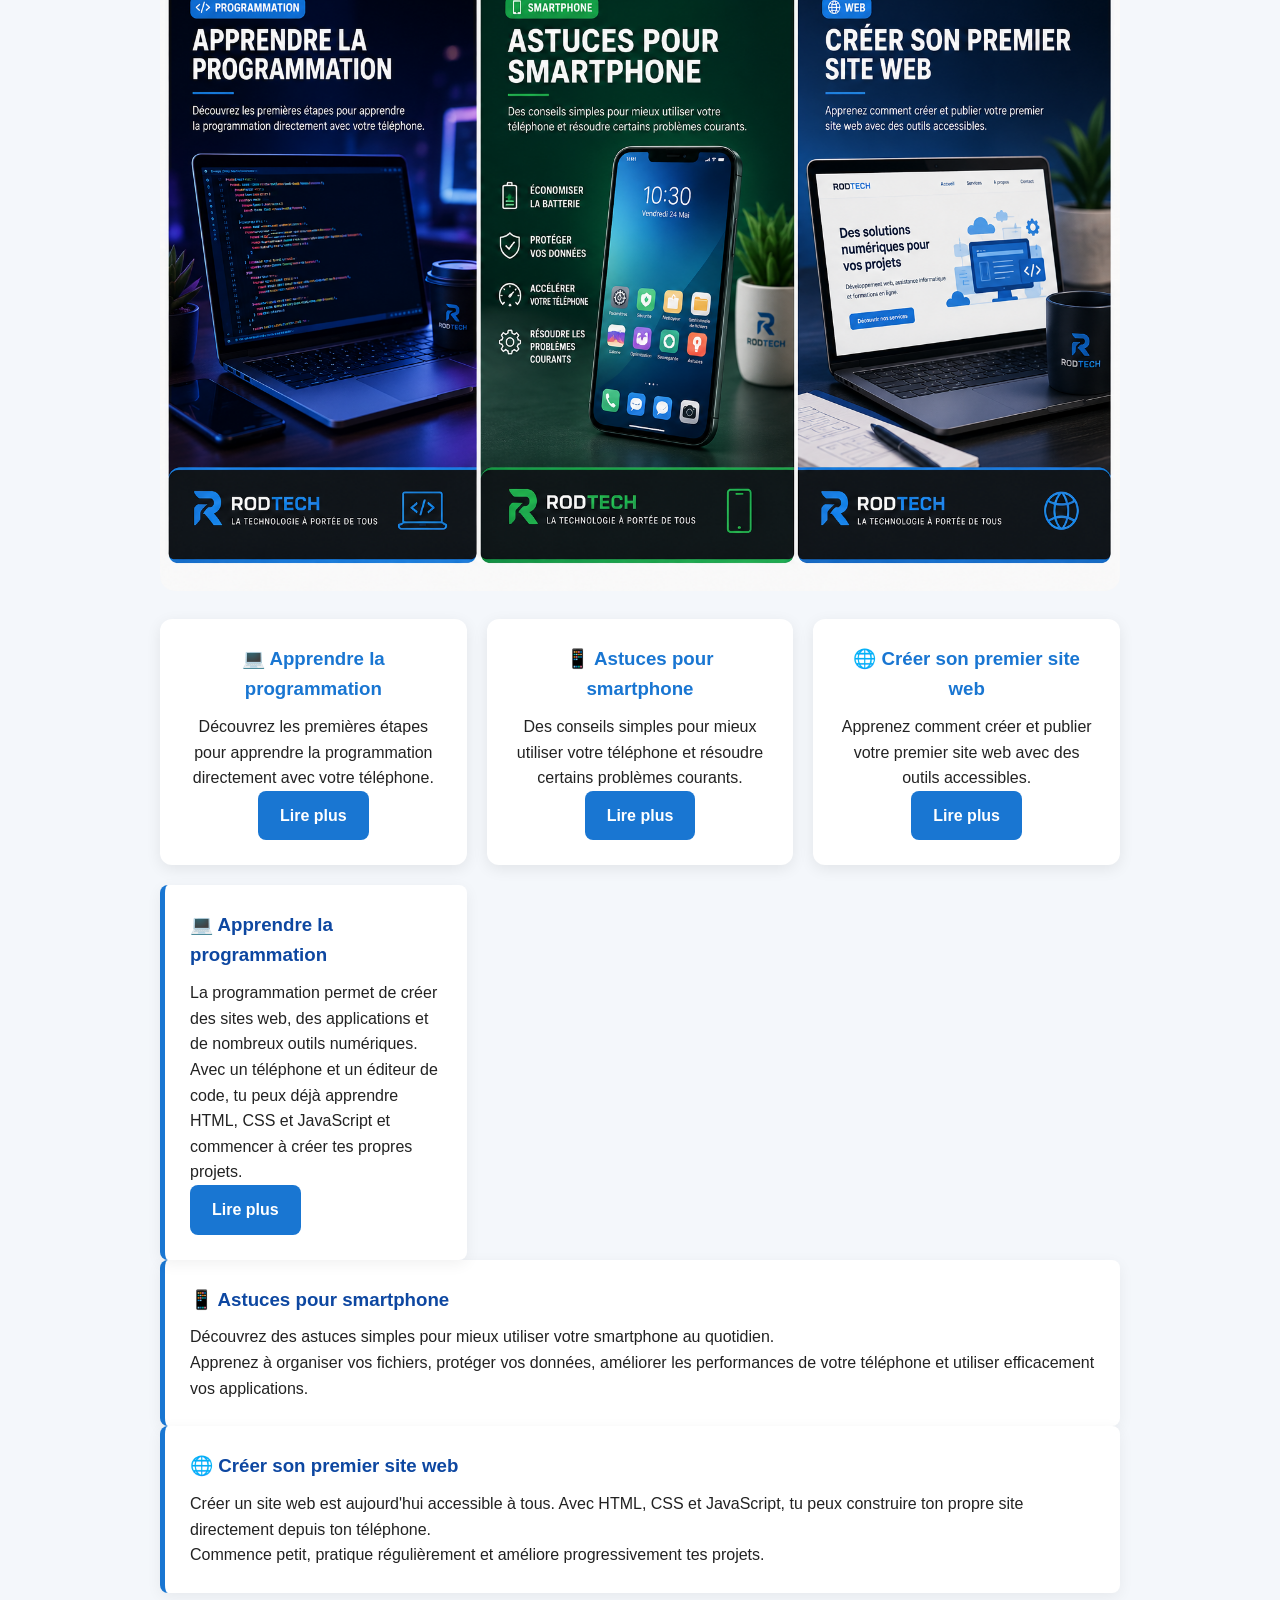
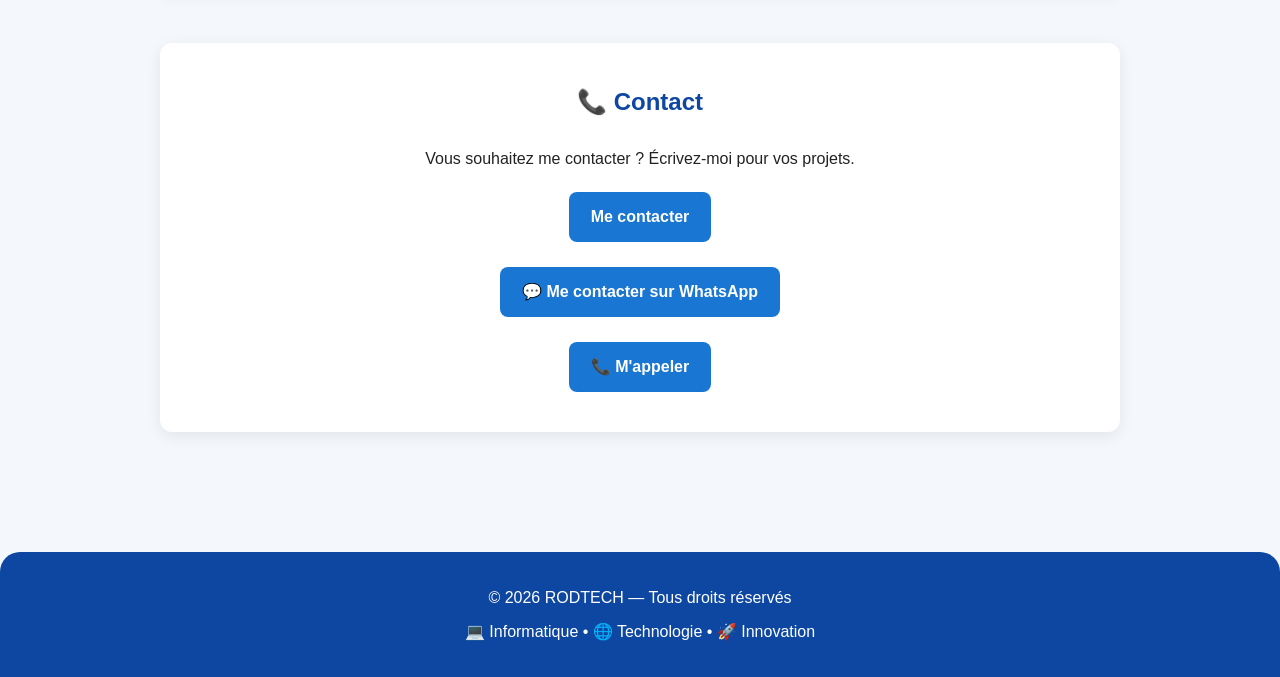
==== commit 39a9d21b: "Update index.html" ====
--- a/index.html
+++ b/index.html
@@ -1,6 +1,7 @@
 <!DOCTYPE html>
 <html lang="fr">
 <head>
+    <meta name="google-site-verification" content="t37RtTEjtkLAwP_5HIY1v9olOEmtjSEqpmEjYrLW-H8" />
     <meta charset="UTF-8">
     <meta name="viewport" content="width=device-width, initial-scale=1.0">
     <title>RODTECH | Informatique, Création de sites web et Assistance</title>
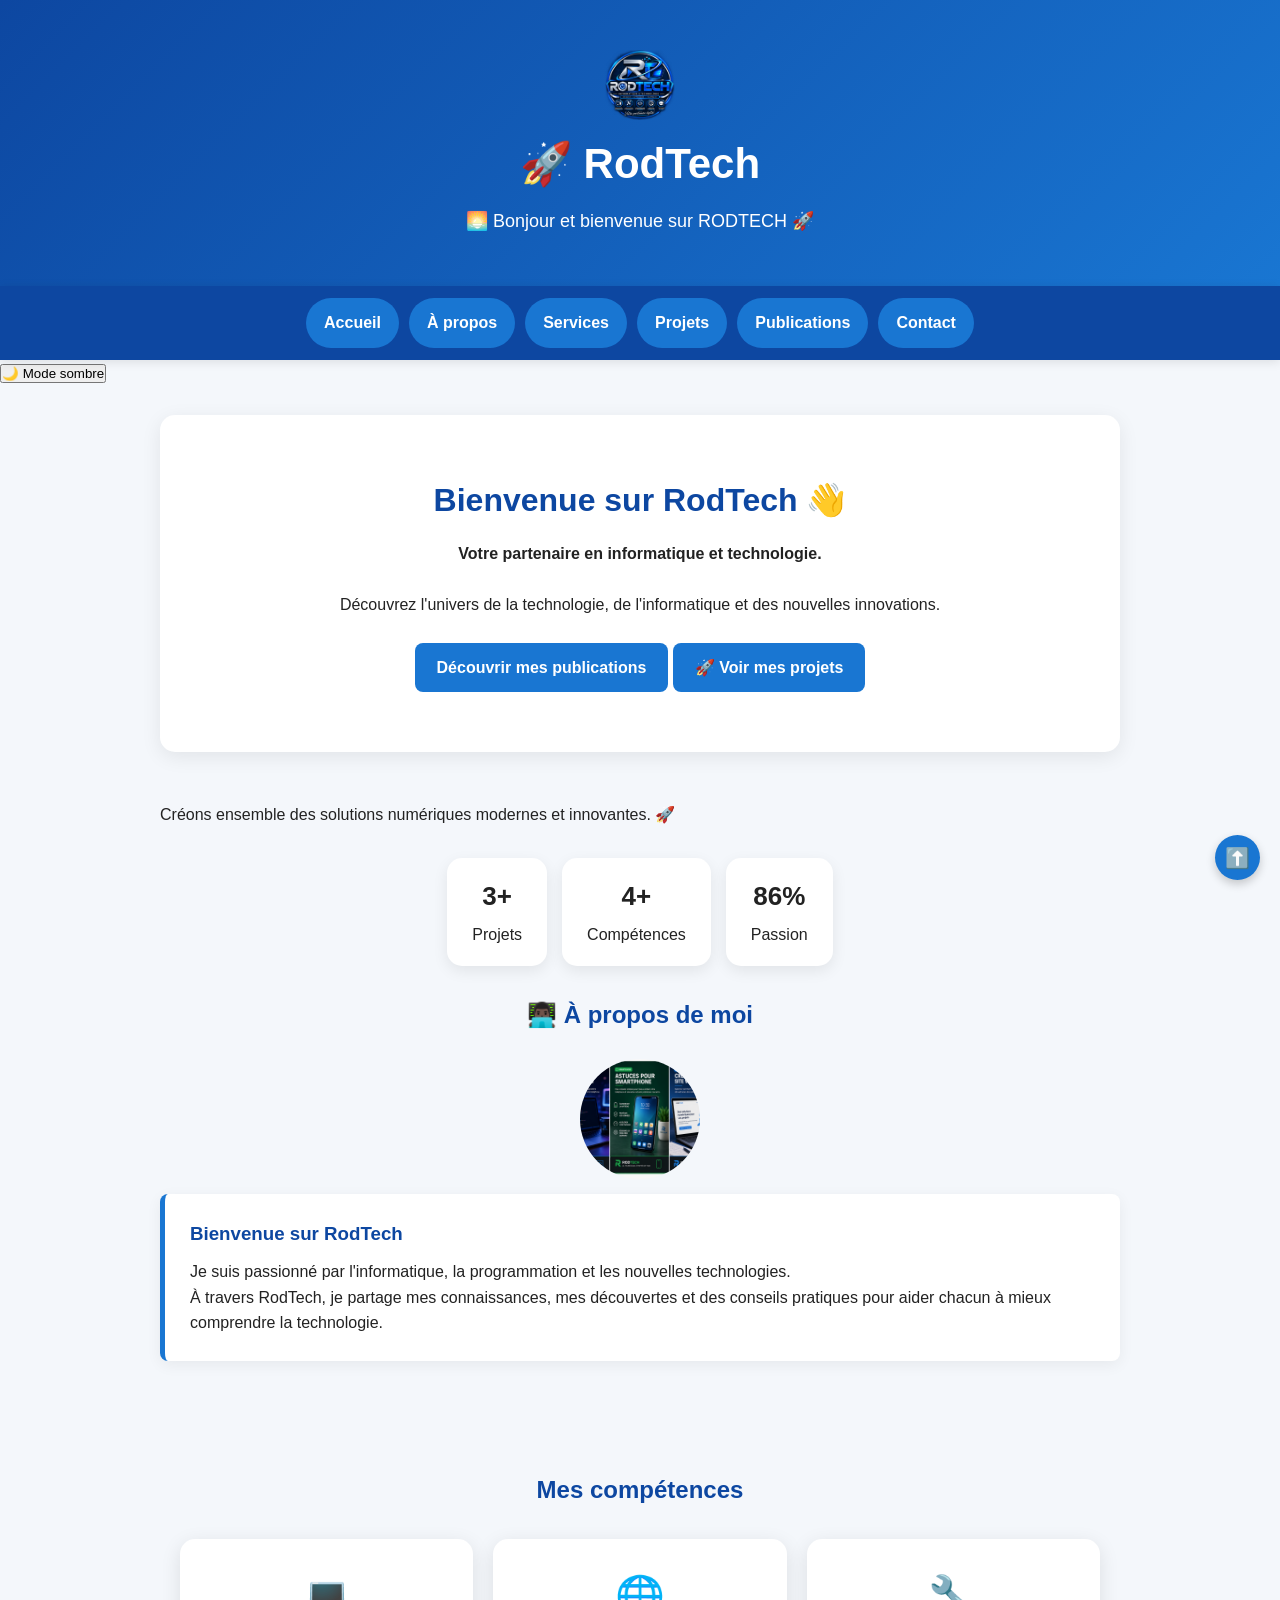
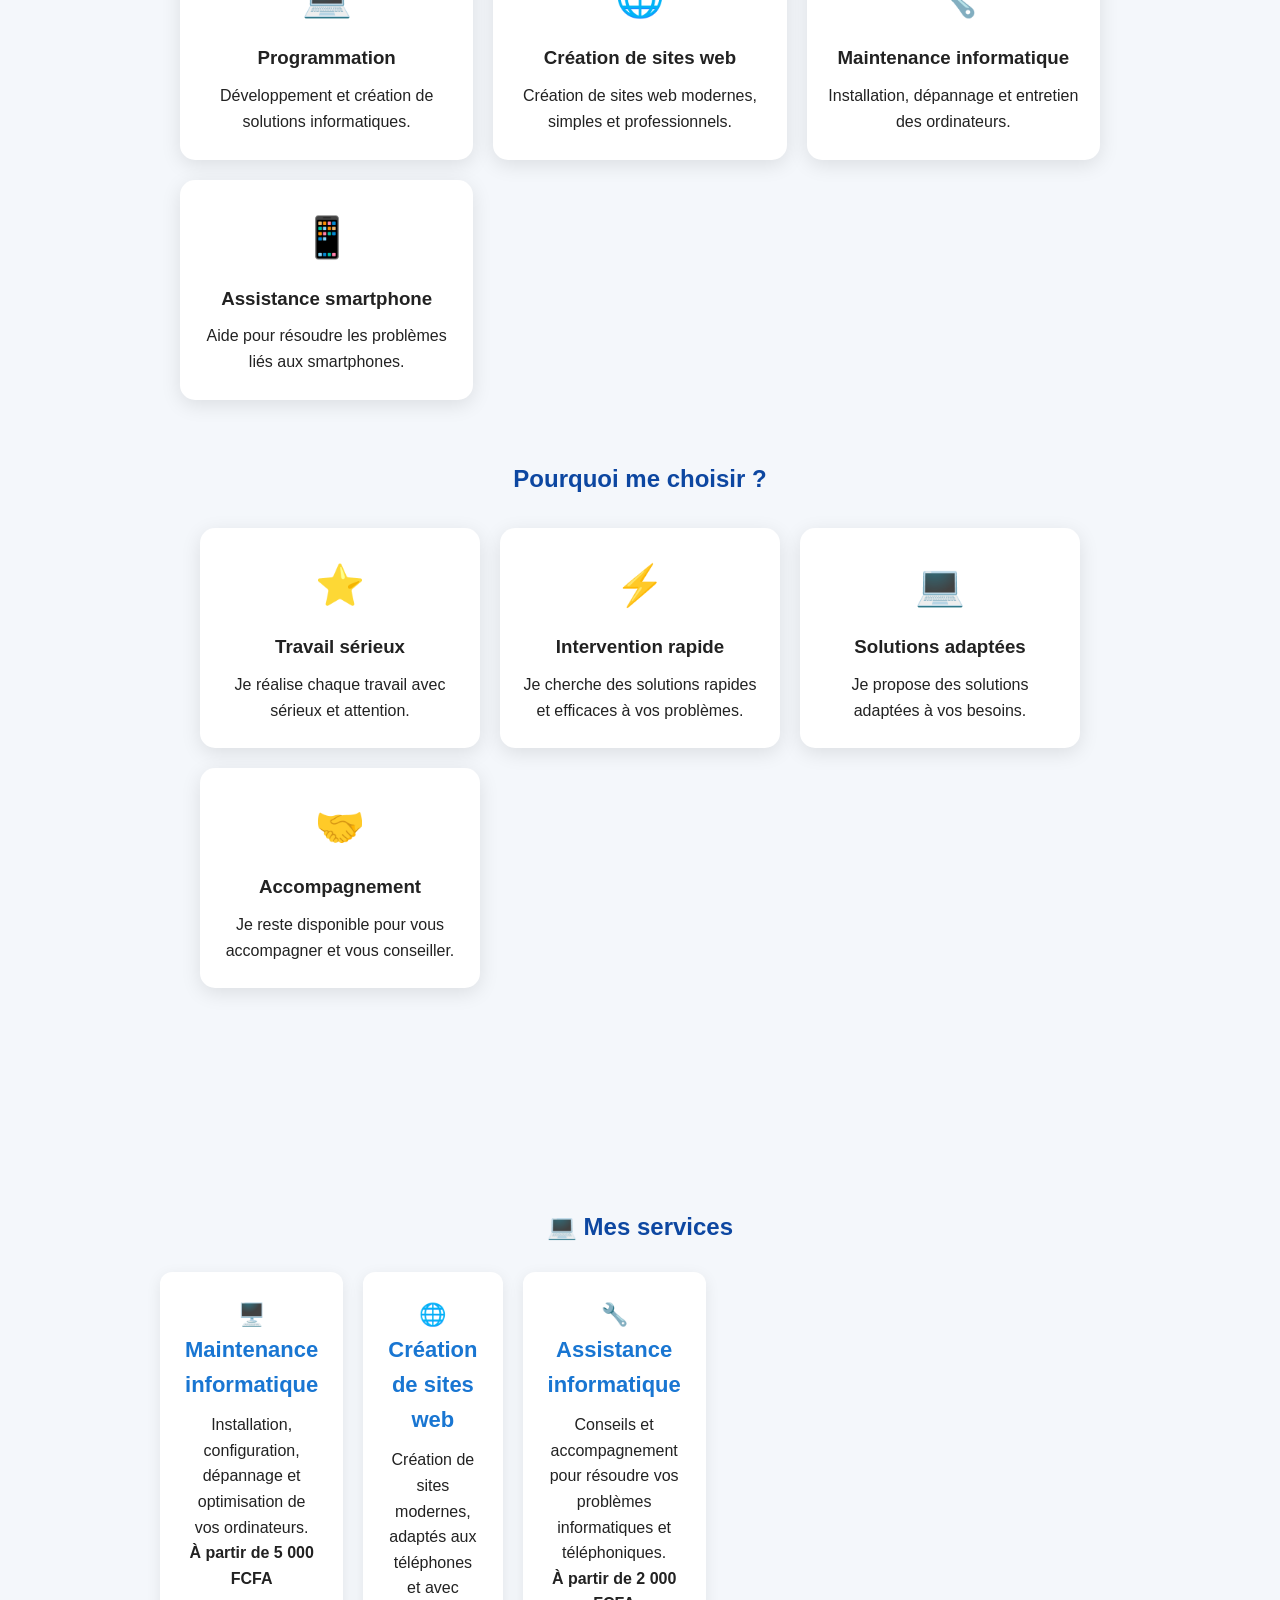
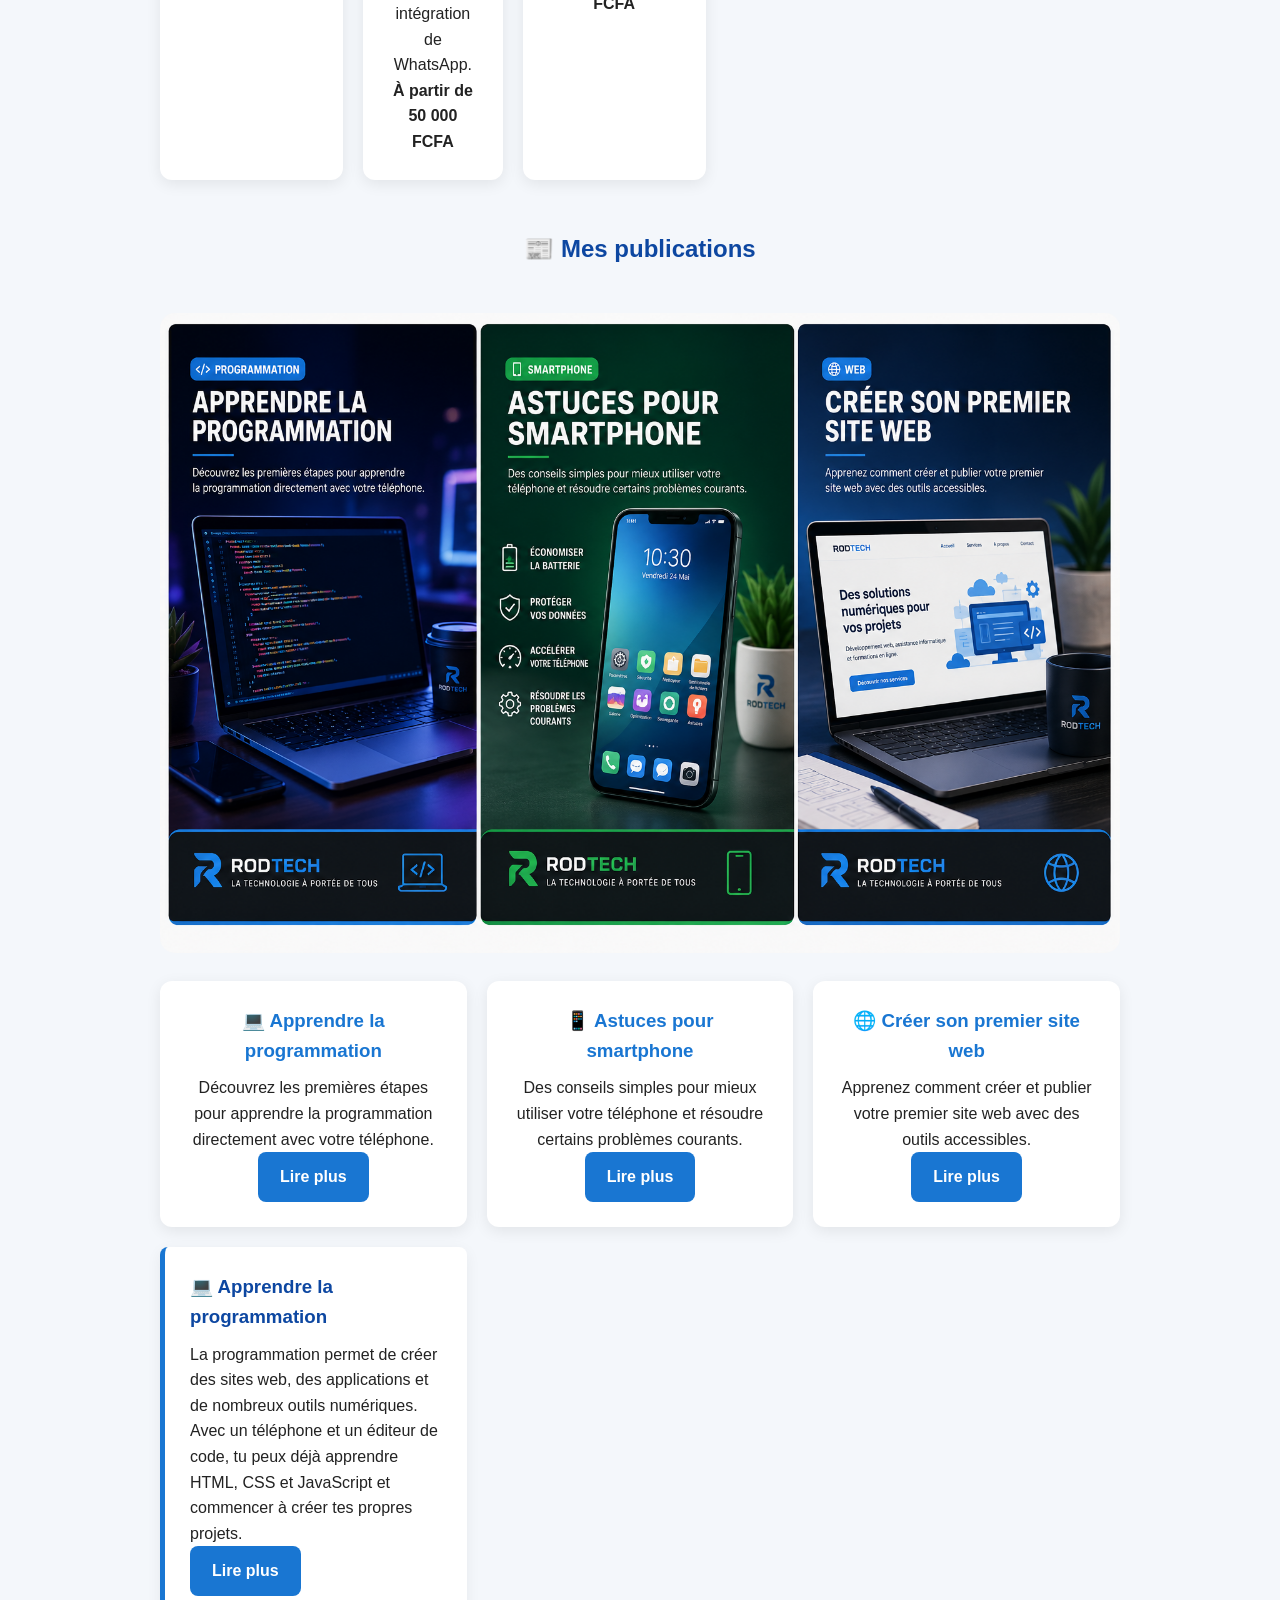
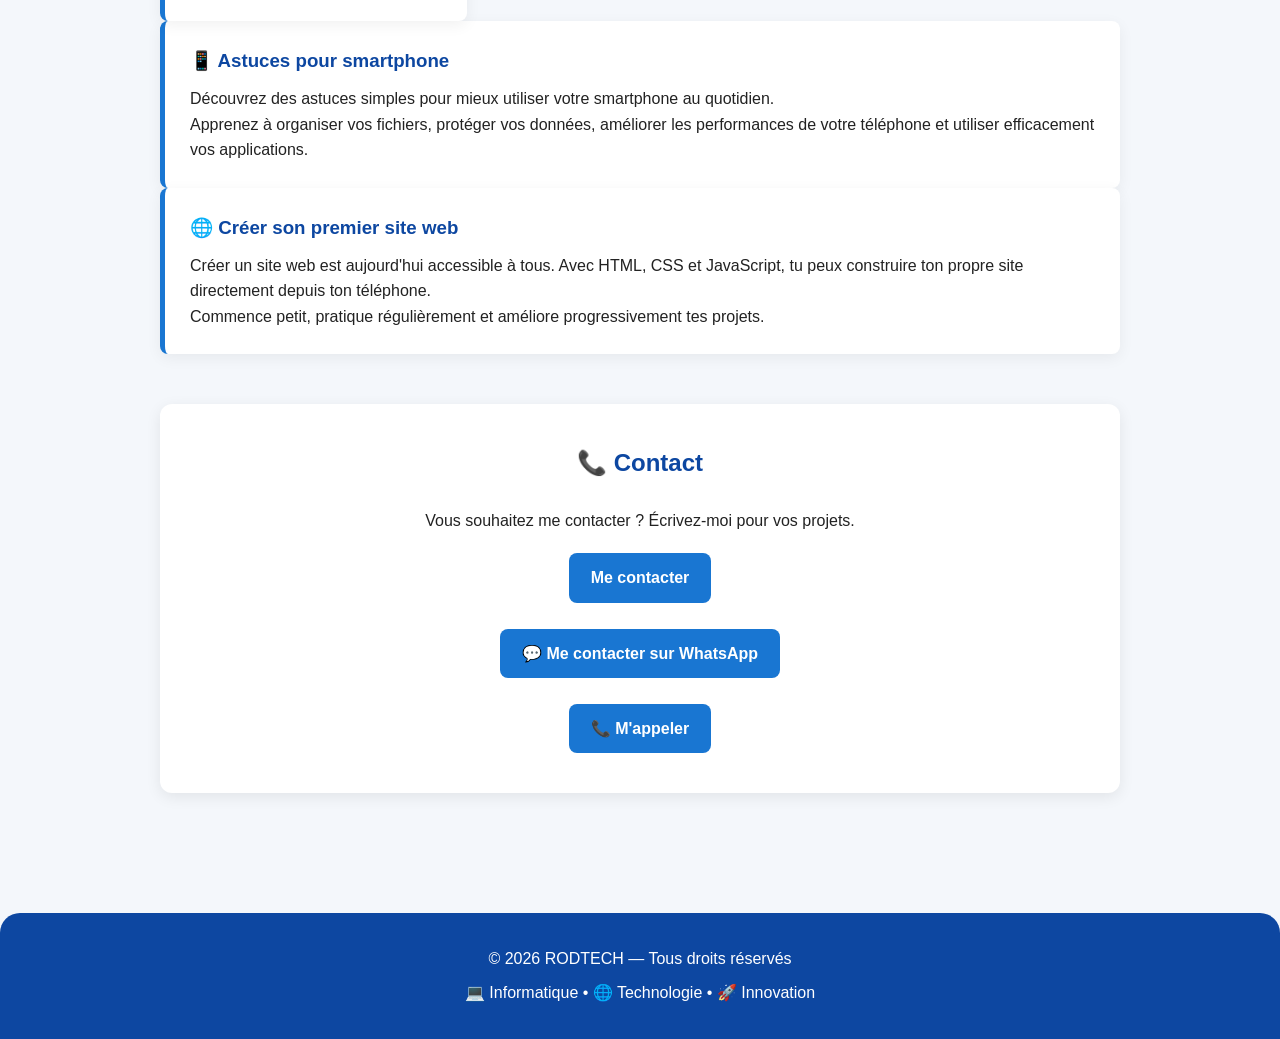
==== commit 0a05a030: "Update index.html" ====
--- a/index.html
+++ b/index.html
@@ -145,21 +145,27 @@
             <h2>💻 Mes services</h2>
 
             <div class="cartes">
-                <div class="carte">
-                    <h3>🖥️ Informatique</h3>
-                    <p>Installation, maintenance et dépannage informatique.</p>
+                <div class="cartes">
+
+    <div class="carte">
+        <h3>🖥️ Maintenance informatique</h3>
+        <p>Installation, configuration, dépannage et optimisation de vos ordinateurs.</p>
+        <p><strong>À partir de 5 000 FCFA</strong></p>
+    </div>
+
+    <div class="carte">
+        <h3>🌐 Création de sites web</h3>
+        <p>Création de sites modernes, adaptés aux téléphones et avec intégration de WhatsApp.</p>
+        <p><strong>À partir de 50 000 FCFA</strong></p>
+    </div>
+
+    <div class="carte">
+        <h3>🔧 Assistance informatique</h3>
+        <p>Conseils et accompagnement pour résoudre vos problèmes informatiques et téléphoniques.</p>
+        <p><strong>À partir de 2 000 FCFA</strong></p>
+    </div>
+
                 </div>
-
-                <div class="carte">
-                    <h3>🌐 Création de sites</h3>
-                    <p>Création de sites web modernes et adaptés aux téléphones.</p>
-                </div>
-
-                <div class="carte">
-                    <h3>🔧 Assistance</h3>
-                    <p>Conseils et assistance pour vos problèmes informatiques.</p>
-                </div>
-            </div>
         </section>
 
         <section id="publications">   
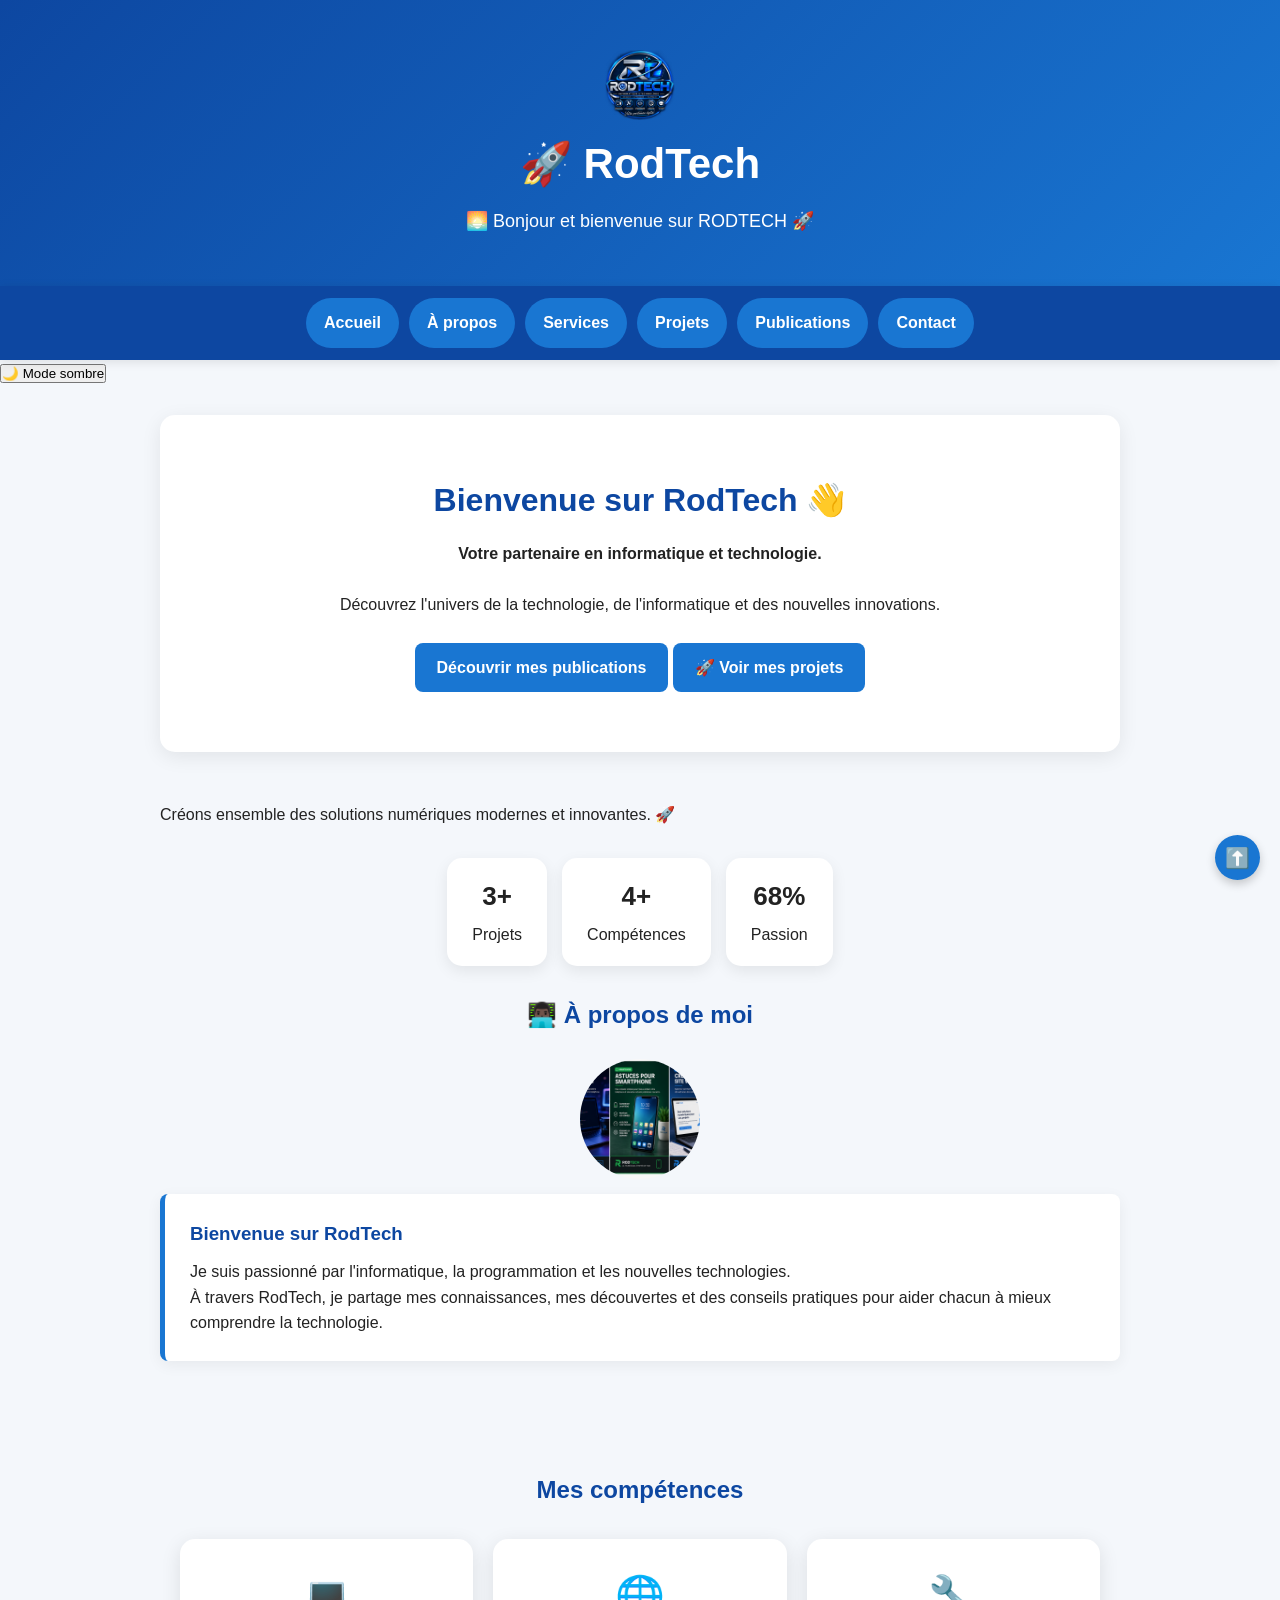
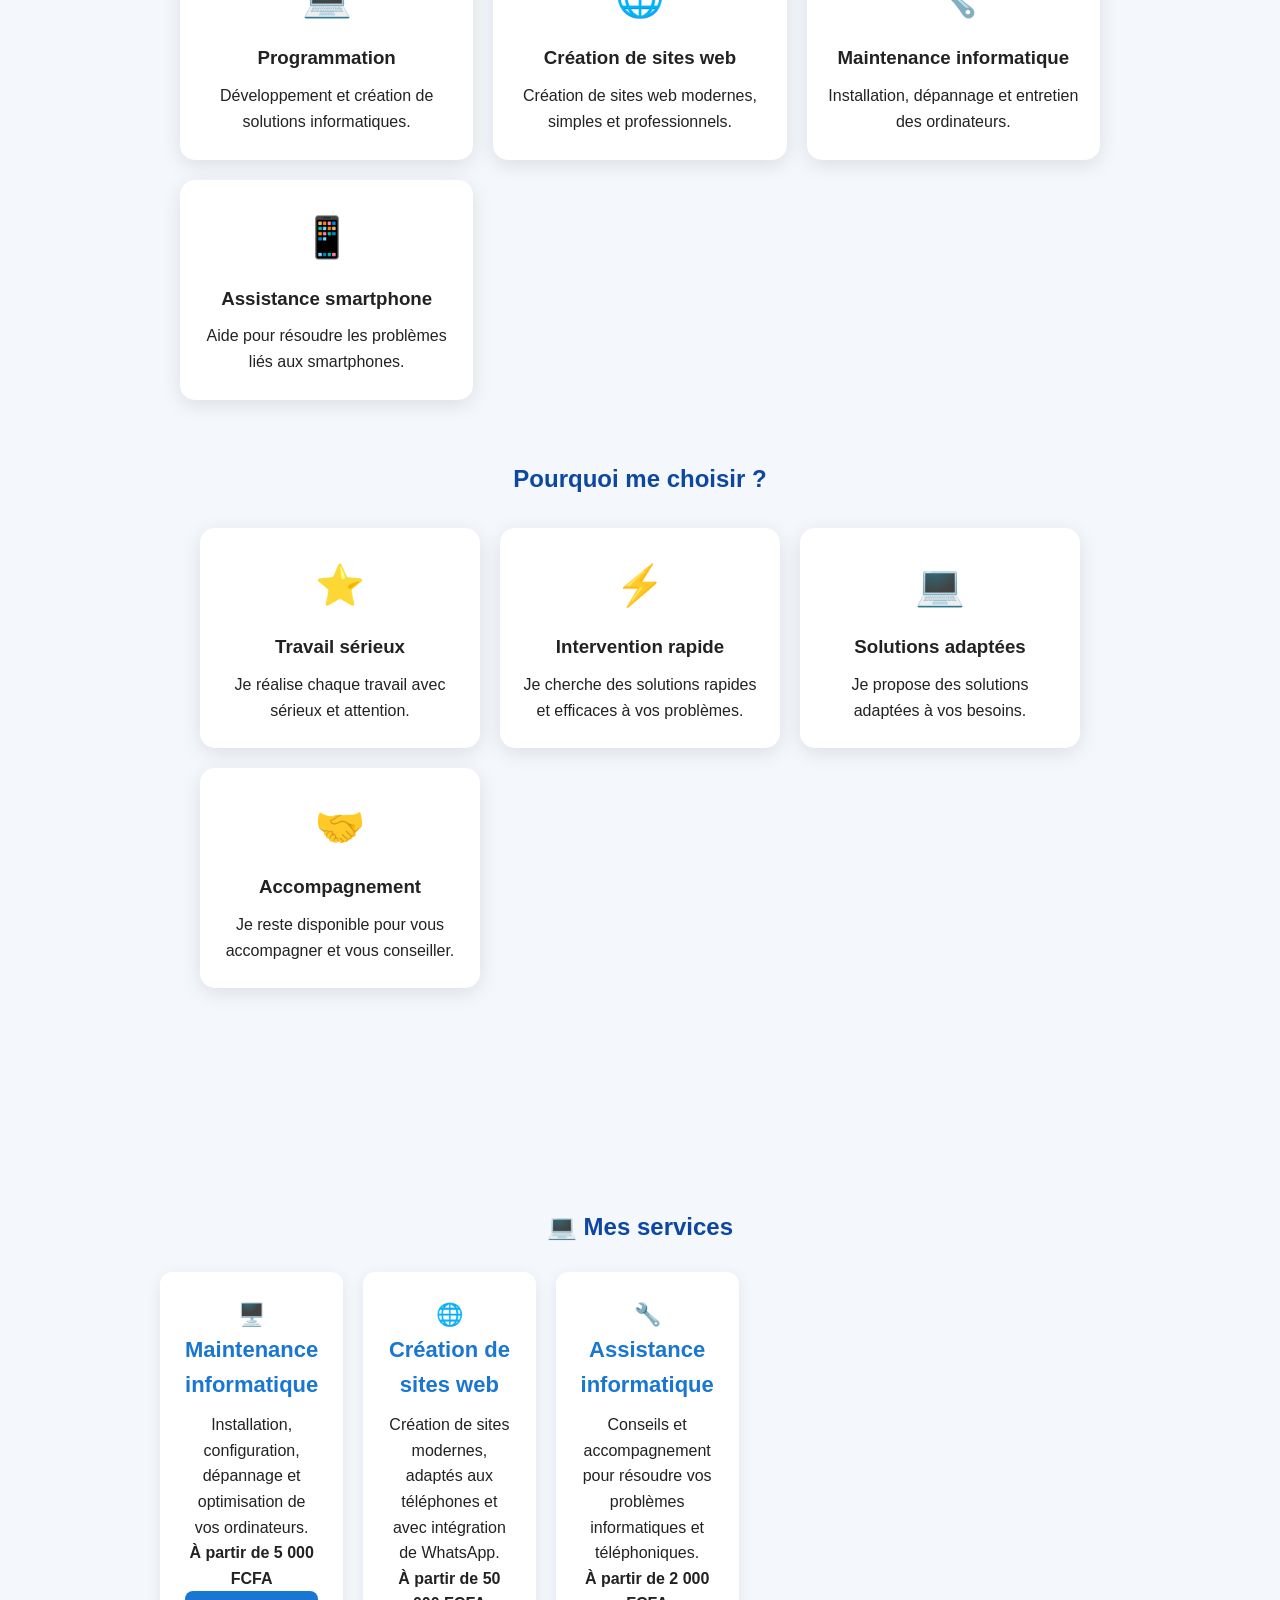
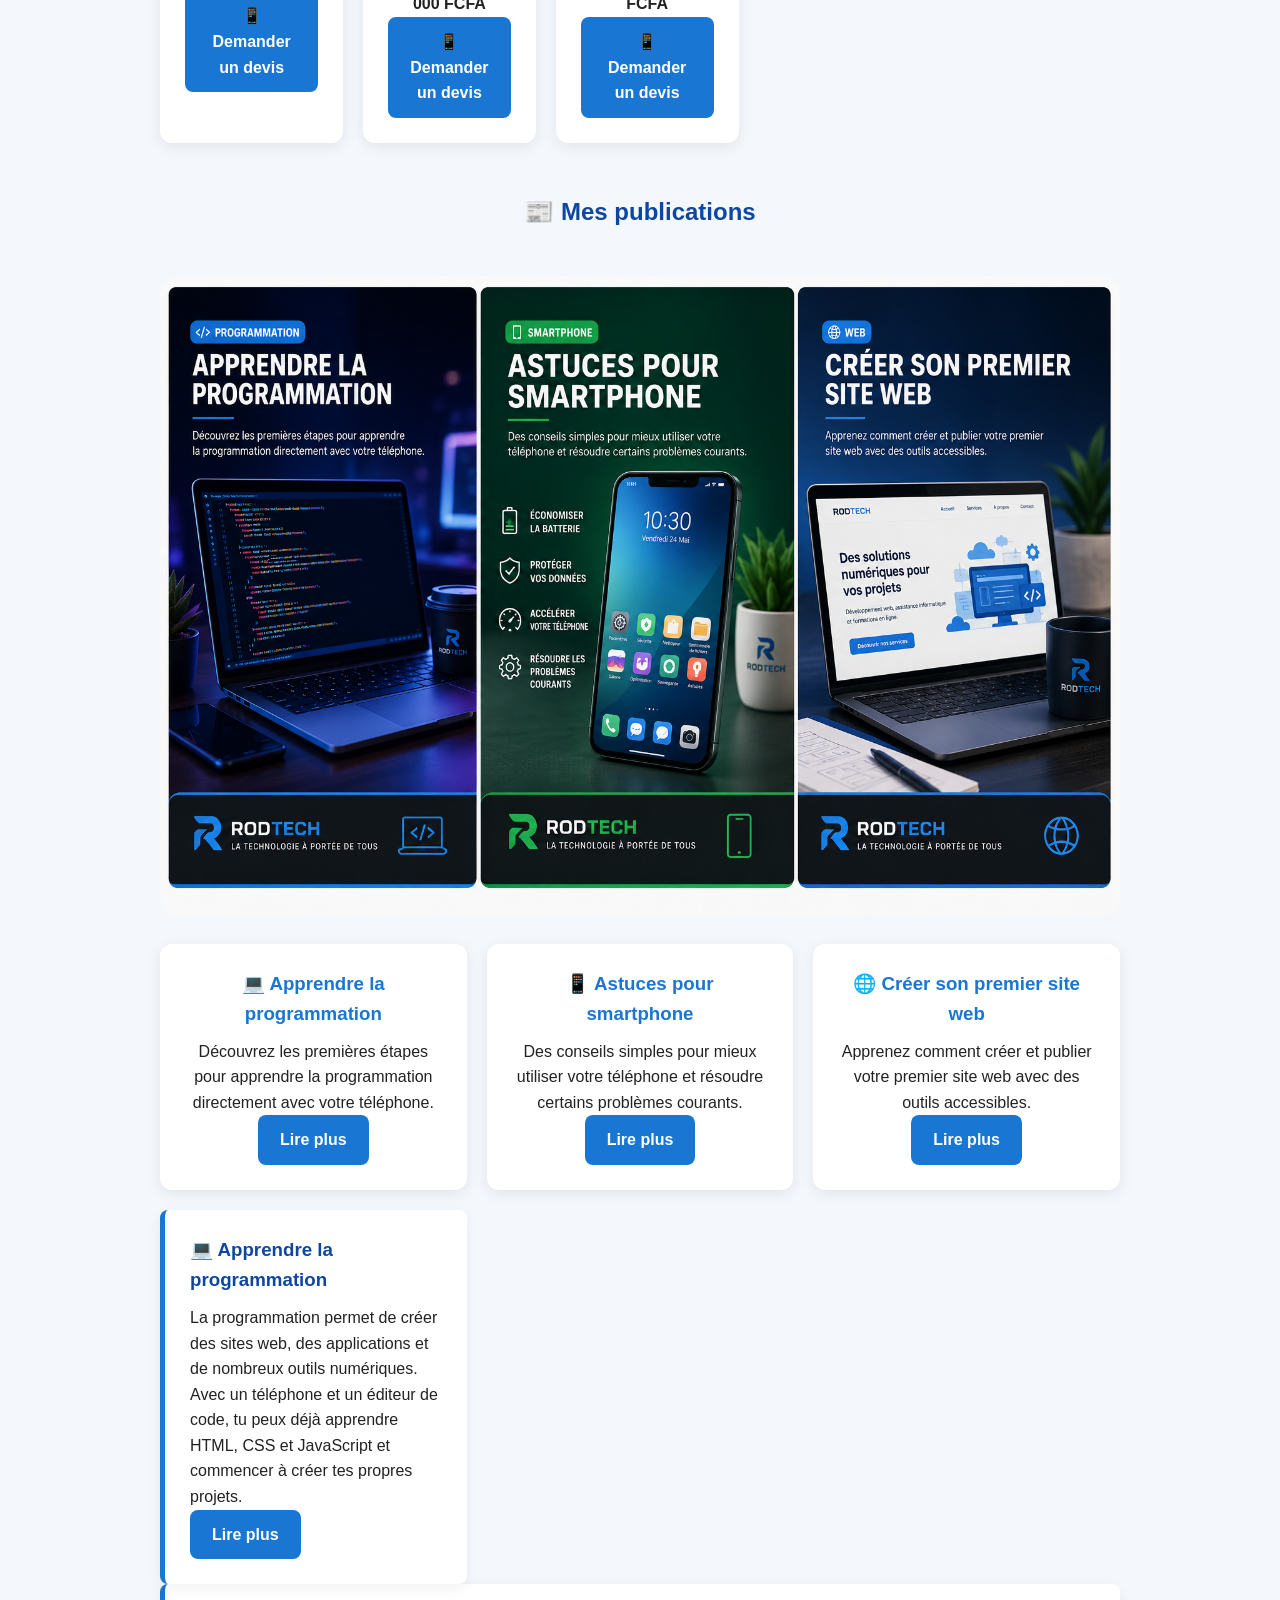
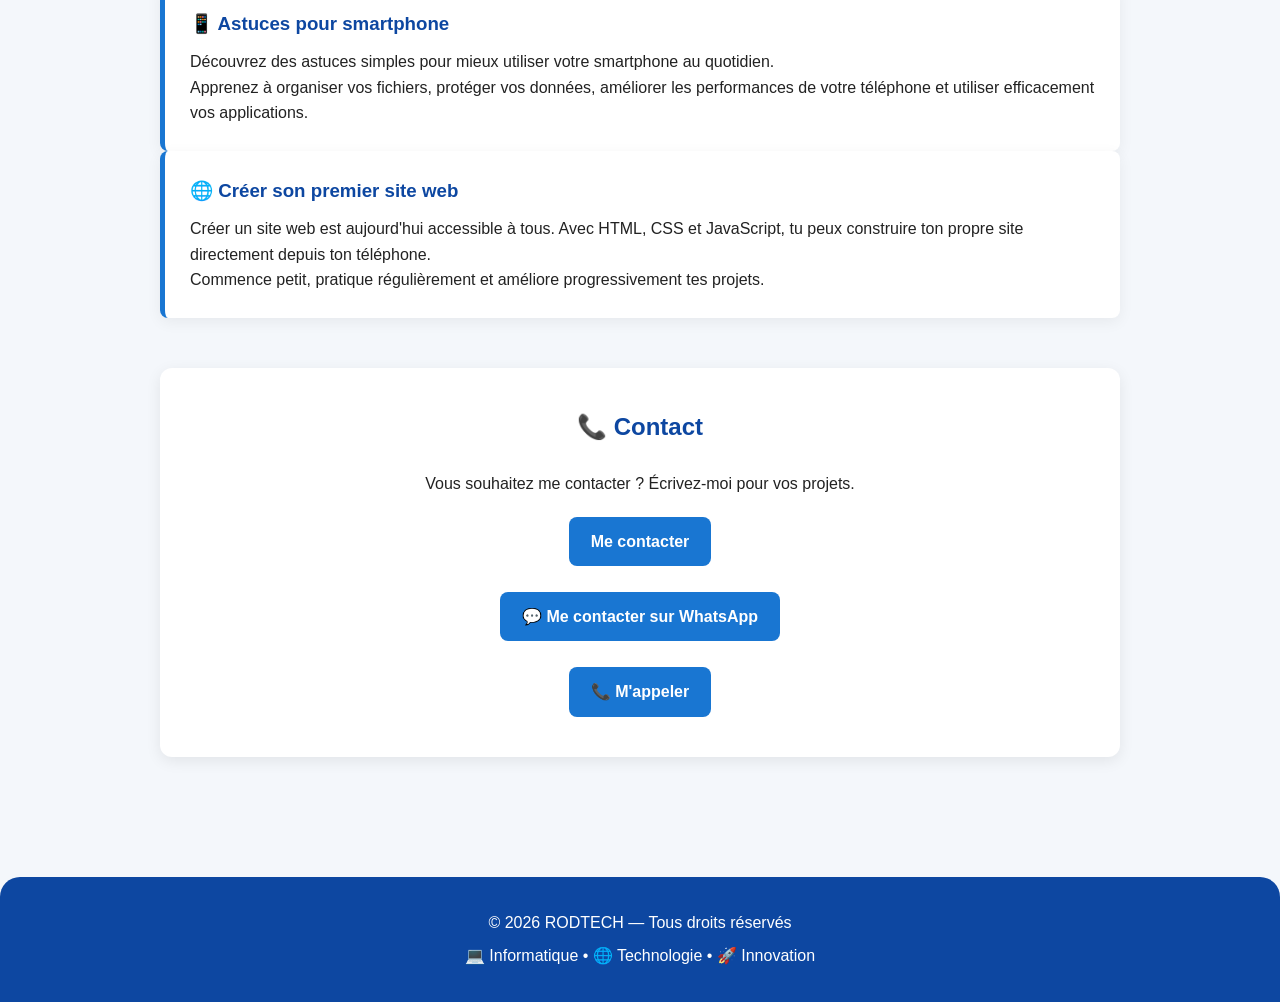
==== commit fd388fdf: "Add WhatsApp links to service sections in index.html" ====
--- a/index.html
+++ b/index.html
@@ -151,18 +151,21 @@
         <h3>🖥️ Maintenance informatique</h3>
         <p>Installation, configuration, dépannage et optimisation de vos ordinateurs.</p>
         <p><strong>À partir de 5 000 FCFA</strong></p>
+        <a href="https://wa.me/2290197851484" class="bouton">📱 Demander un devis</a>
     </div>
 
     <div class="carte">
         <h3>🌐 Création de sites web</h3>
         <p>Création de sites modernes, adaptés aux téléphones et avec intégration de WhatsApp.</p>
         <p><strong>À partir de 50 000 FCFA</strong></p>
+        <a href="https://wa.me/2290197851484" class="bouton">📱 Demander un devis</a>
     </div>
 
     <div class="carte">
         <h3>🔧 Assistance informatique</h3>
         <p>Conseils et accompagnement pour résoudre vos problèmes informatiques et téléphoniques.</p>
         <p><strong>À partir de 2 000 FCFA</strong></p>
+        <a href="https://wa.me/2290197851484" class="bouton">📱 Demander un devis</a>
     </div>
 
                 </div>
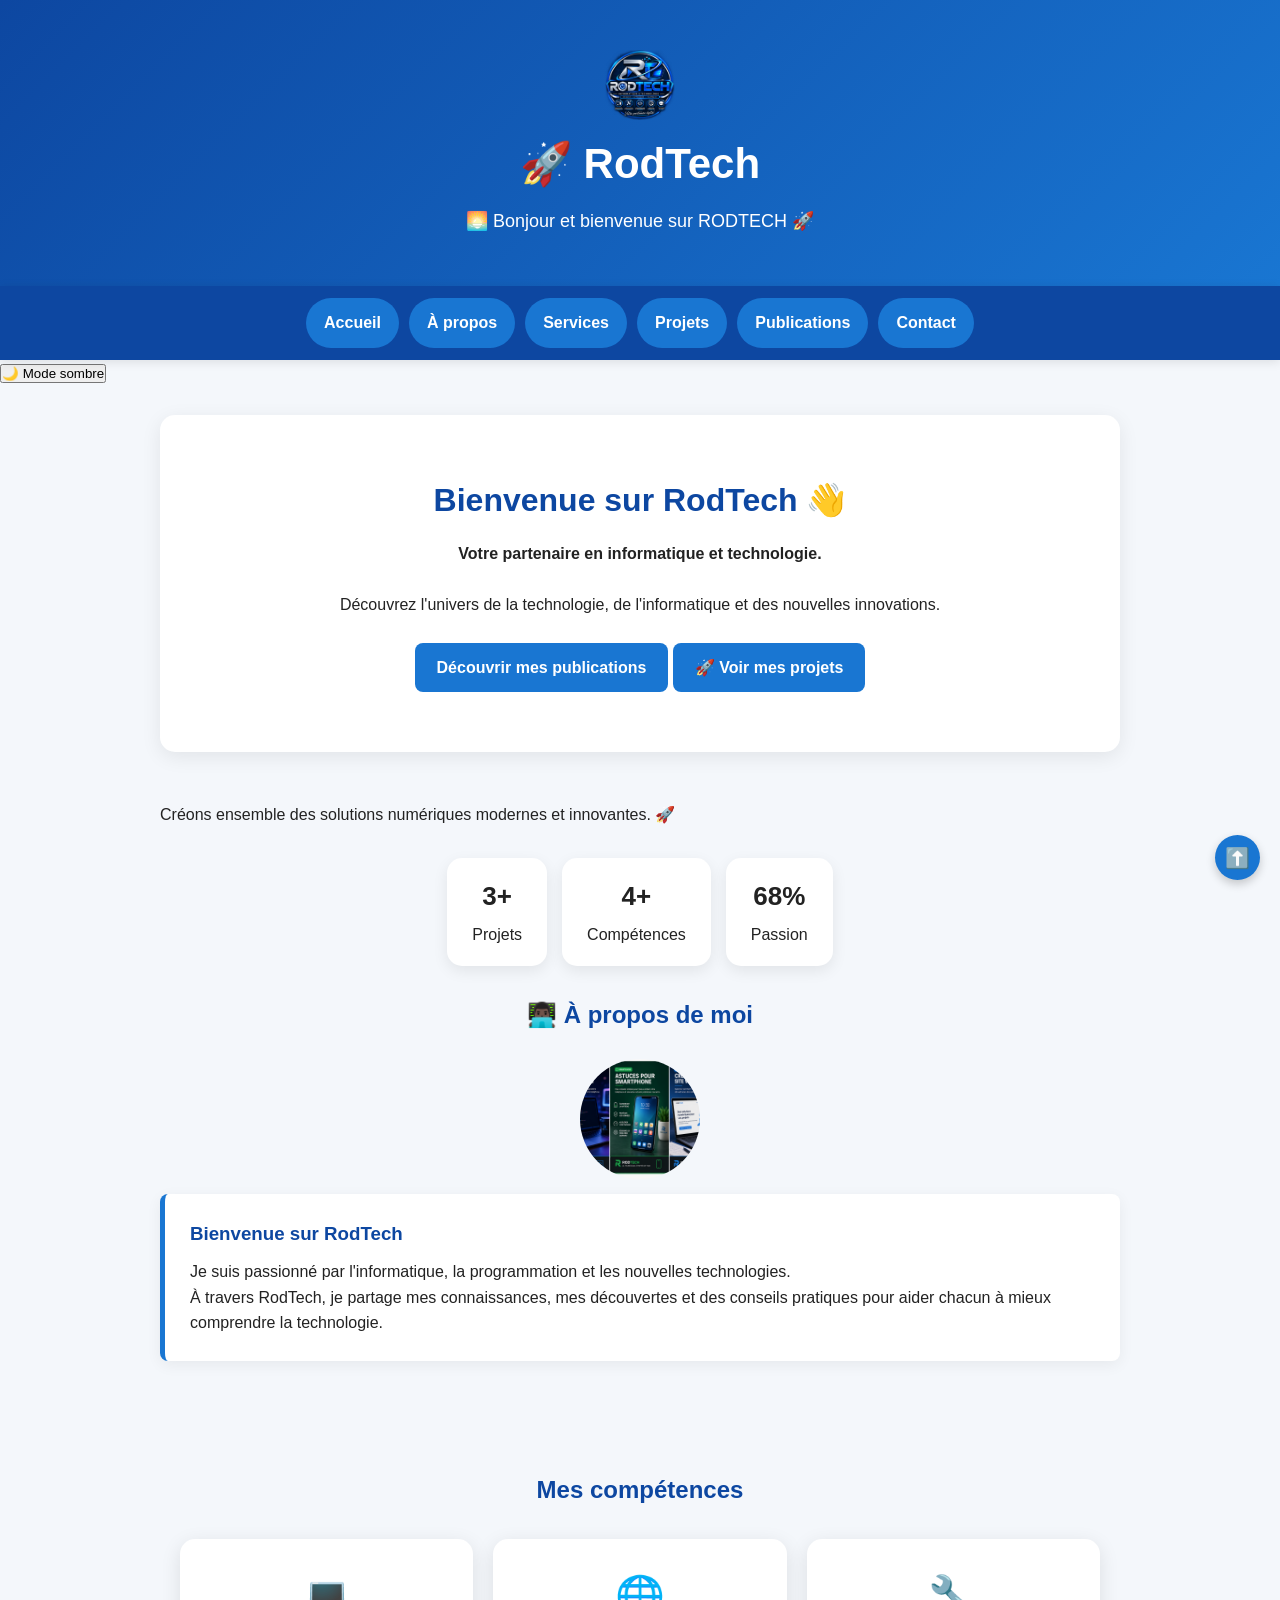
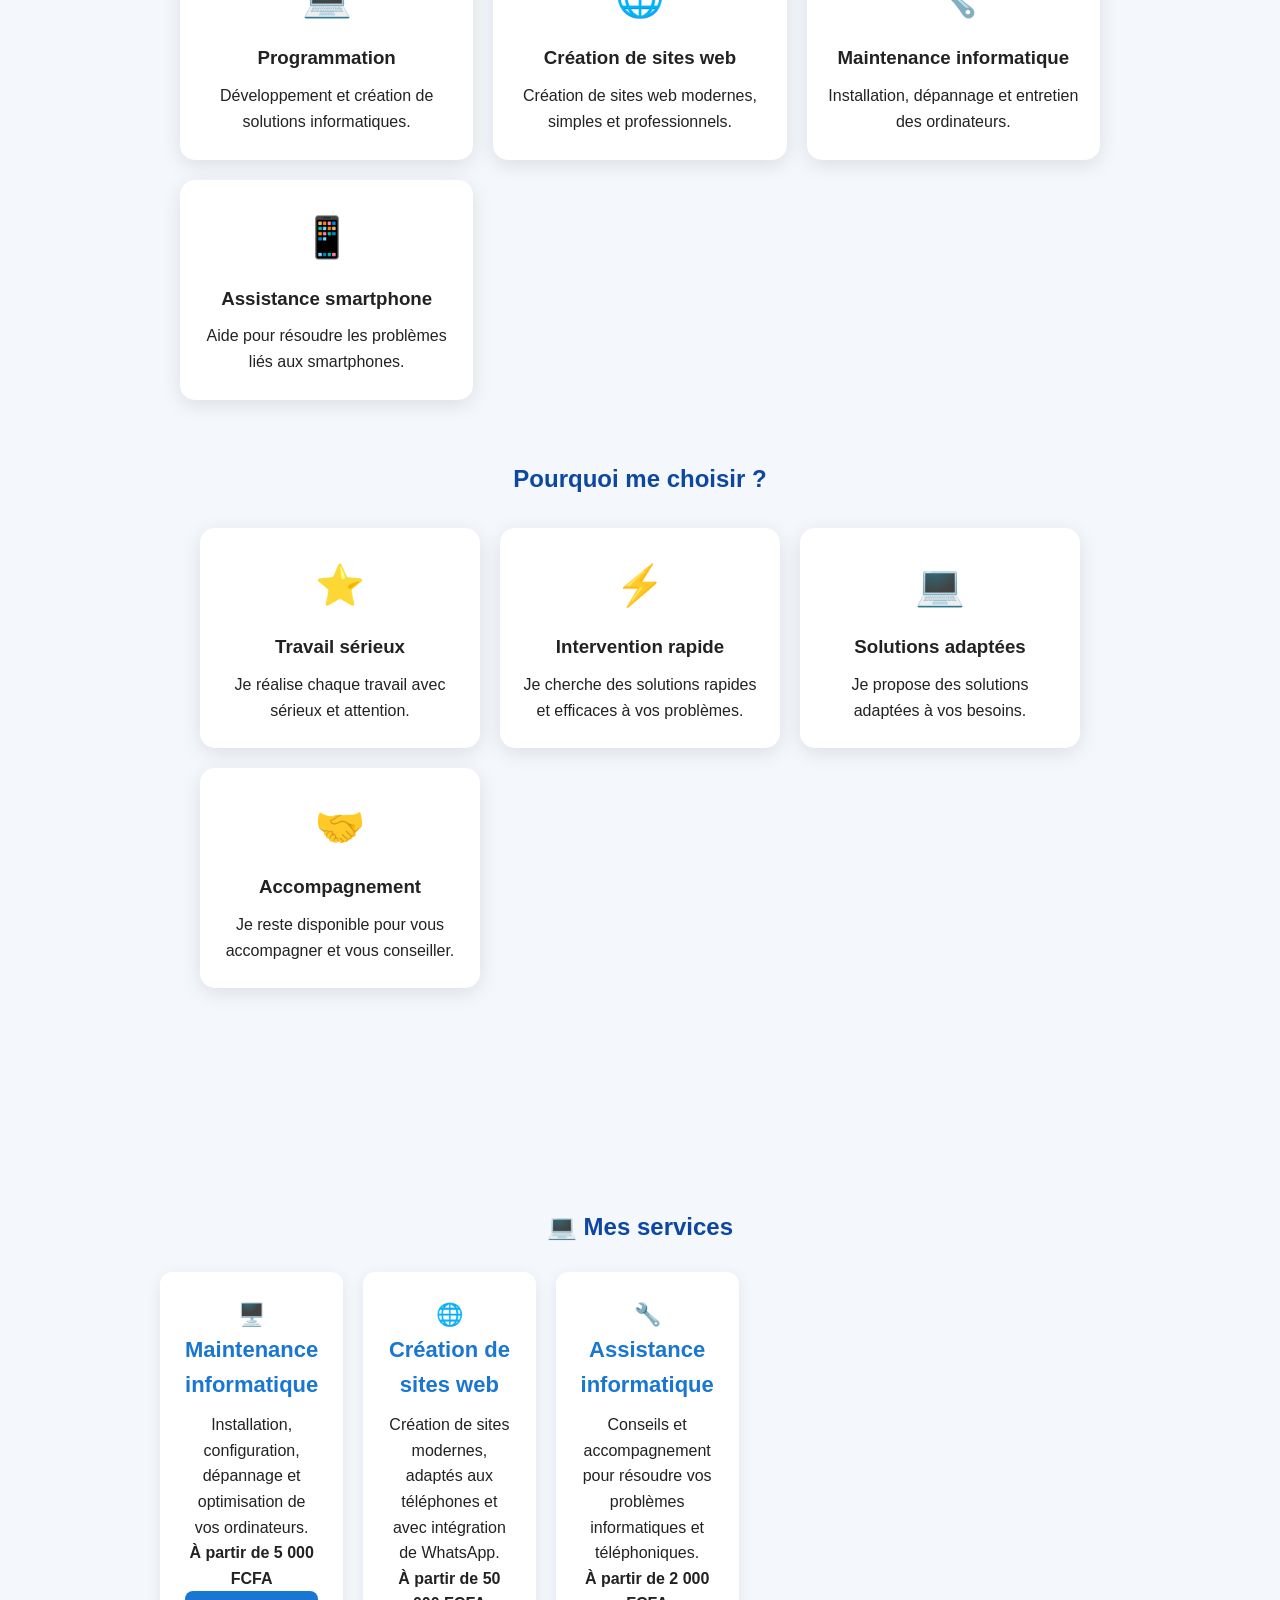
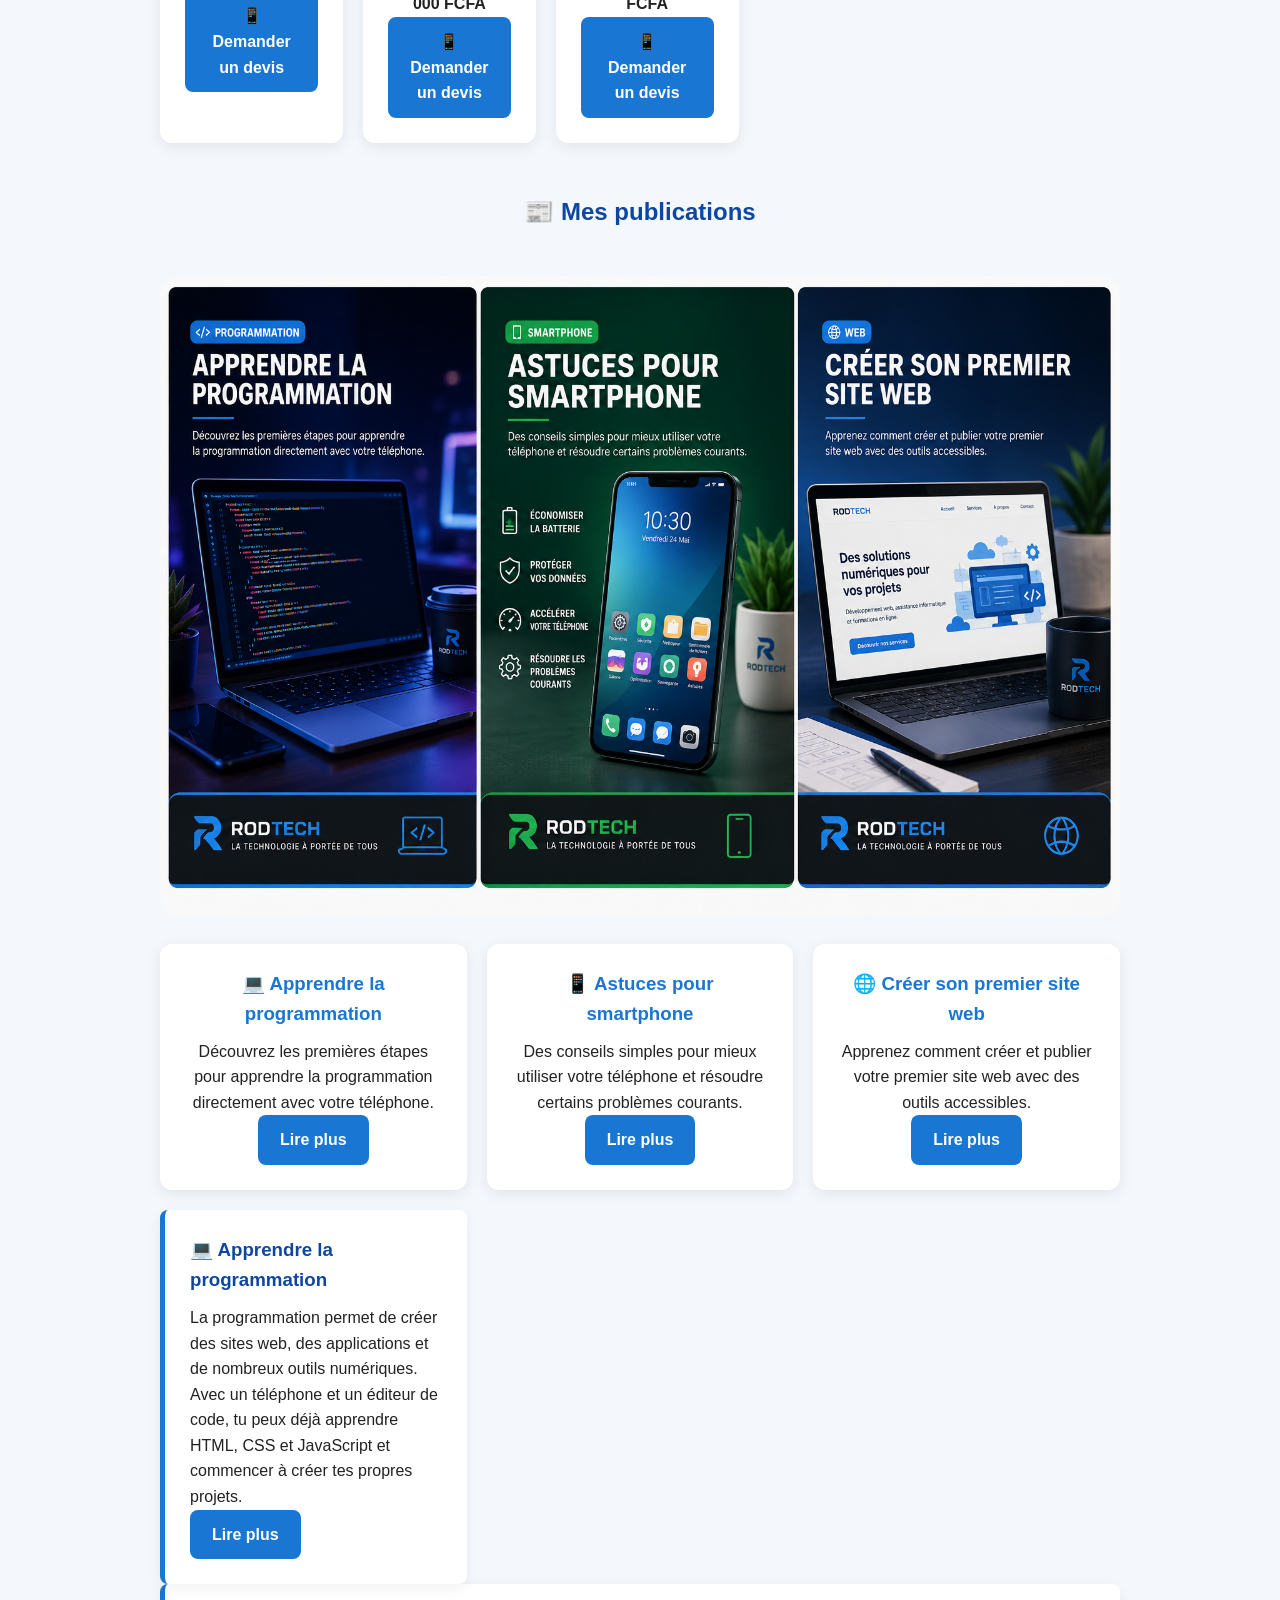
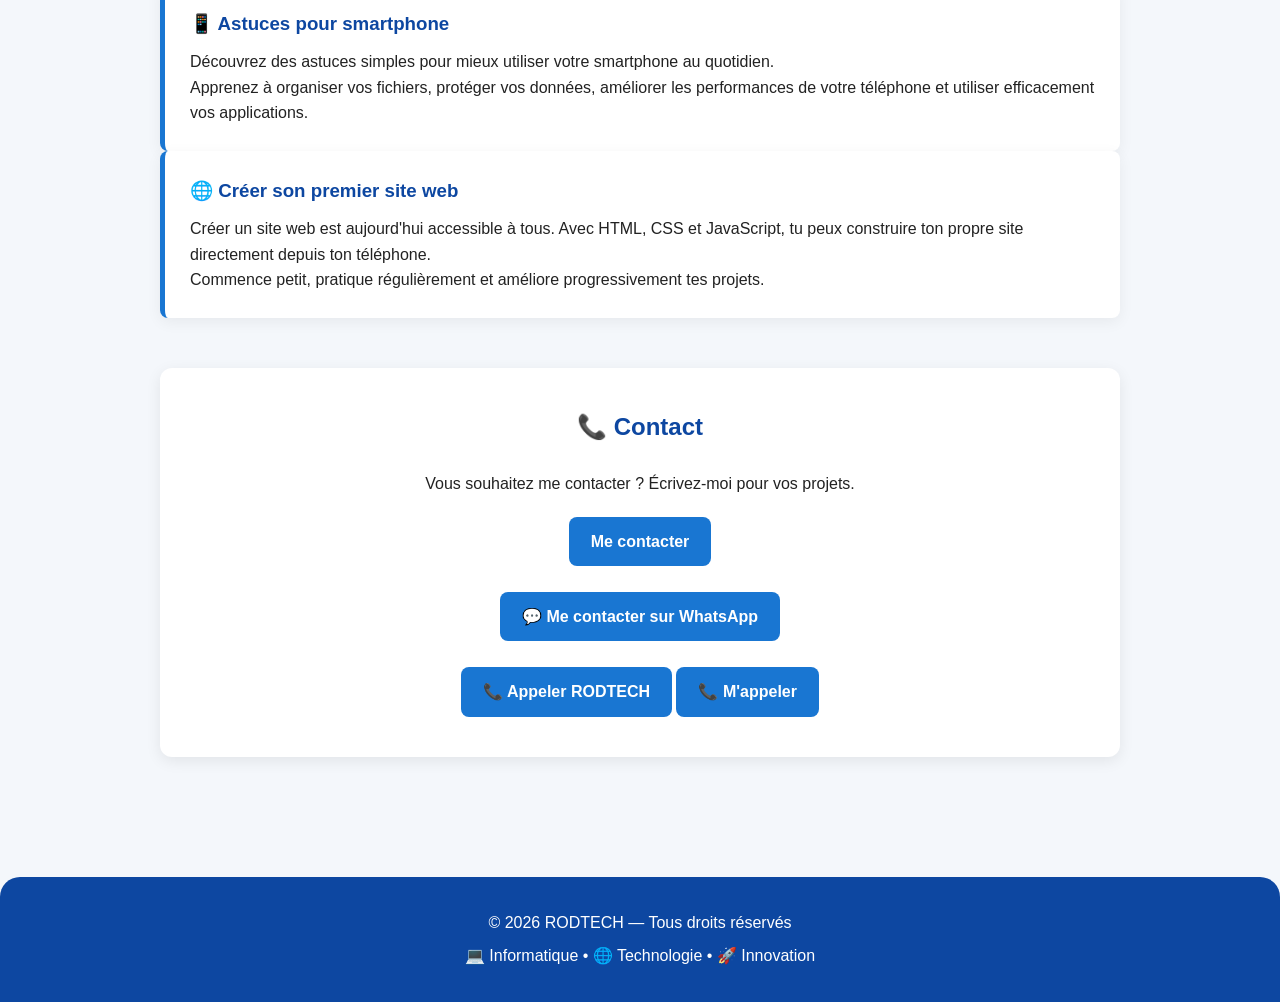
==== commit 9d40957f: "Fix formatting of phone call links in index.html" ====
--- a/index.html
+++ b/index.html
@@ -268,7 +268,9 @@
         💬 Me contacter sur WhatsApp
     </a>
     <br><br>
-
+<a href="tel:+2290197851484" class="bouton">
+    📞 Appeler RODTECH
+</a>
 <a href="tel:+2290197851484" class="bouton">
     📞 M'appeler
 </a>
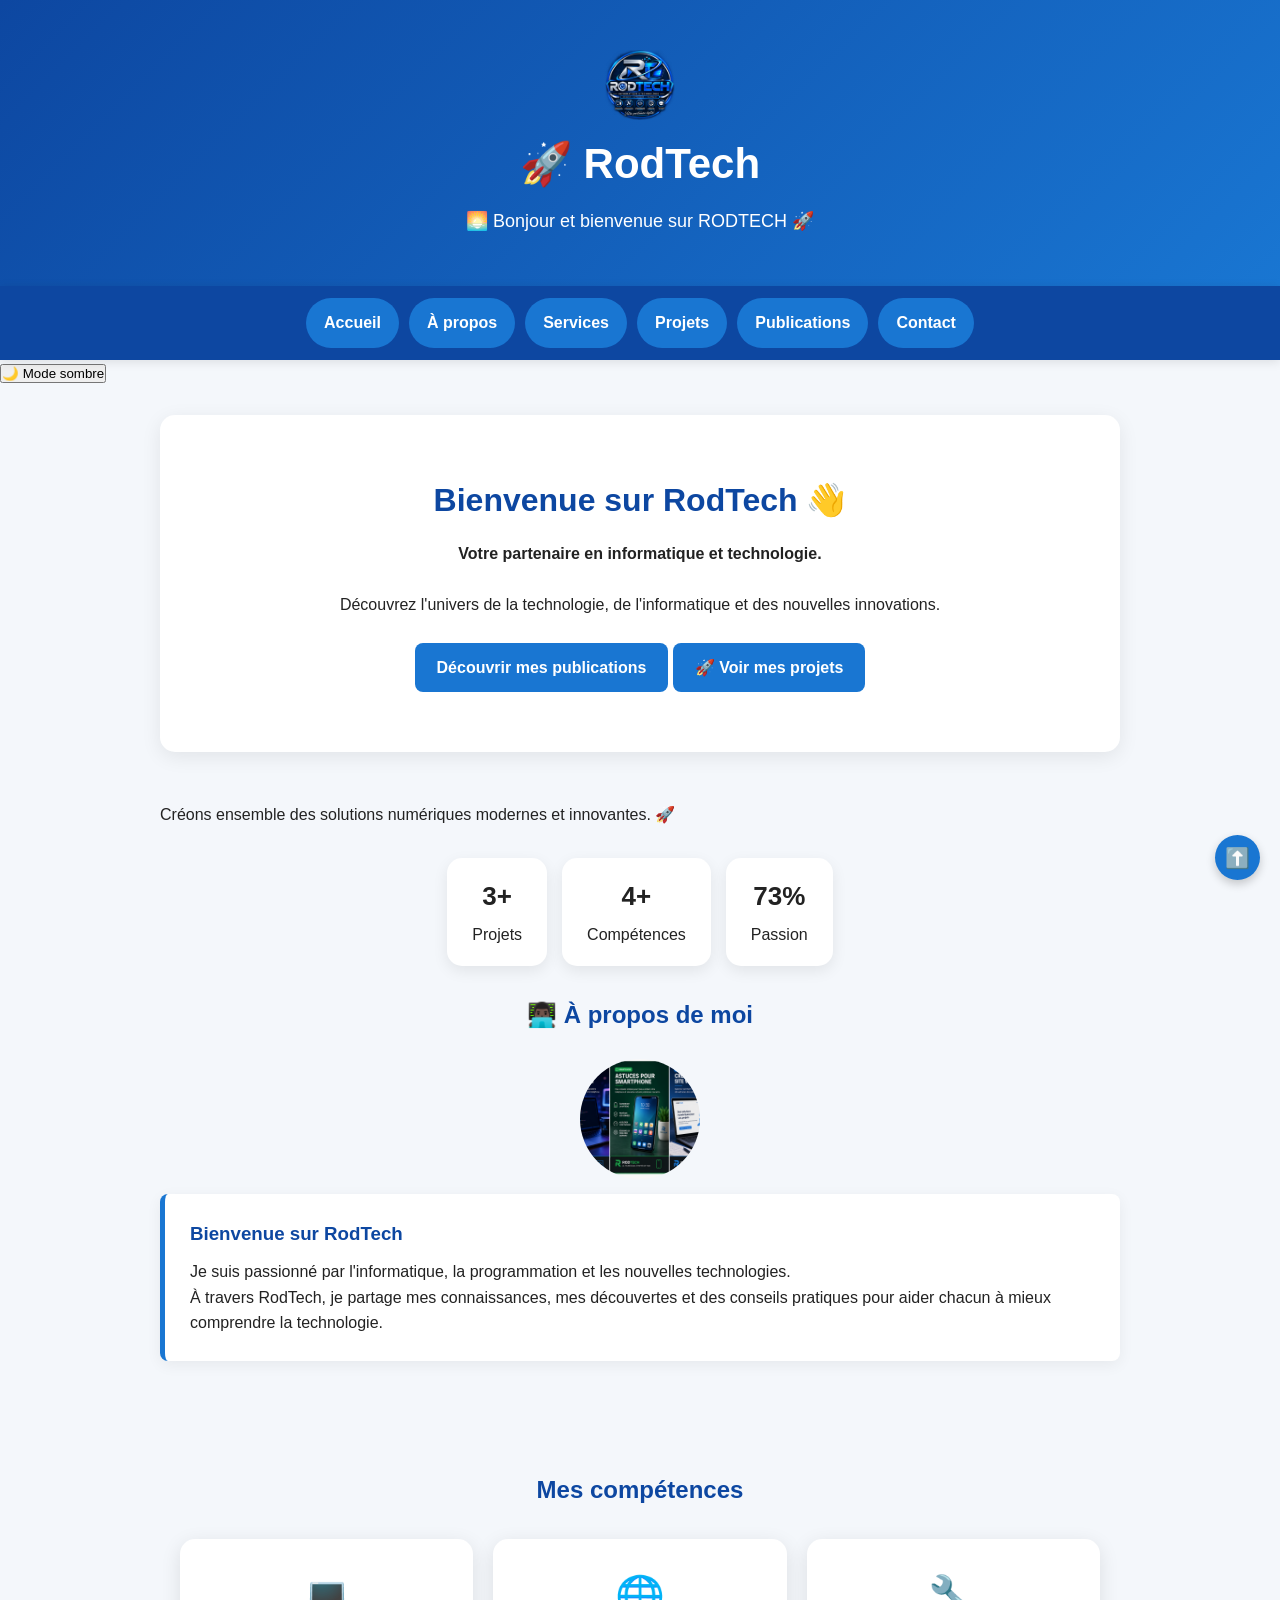
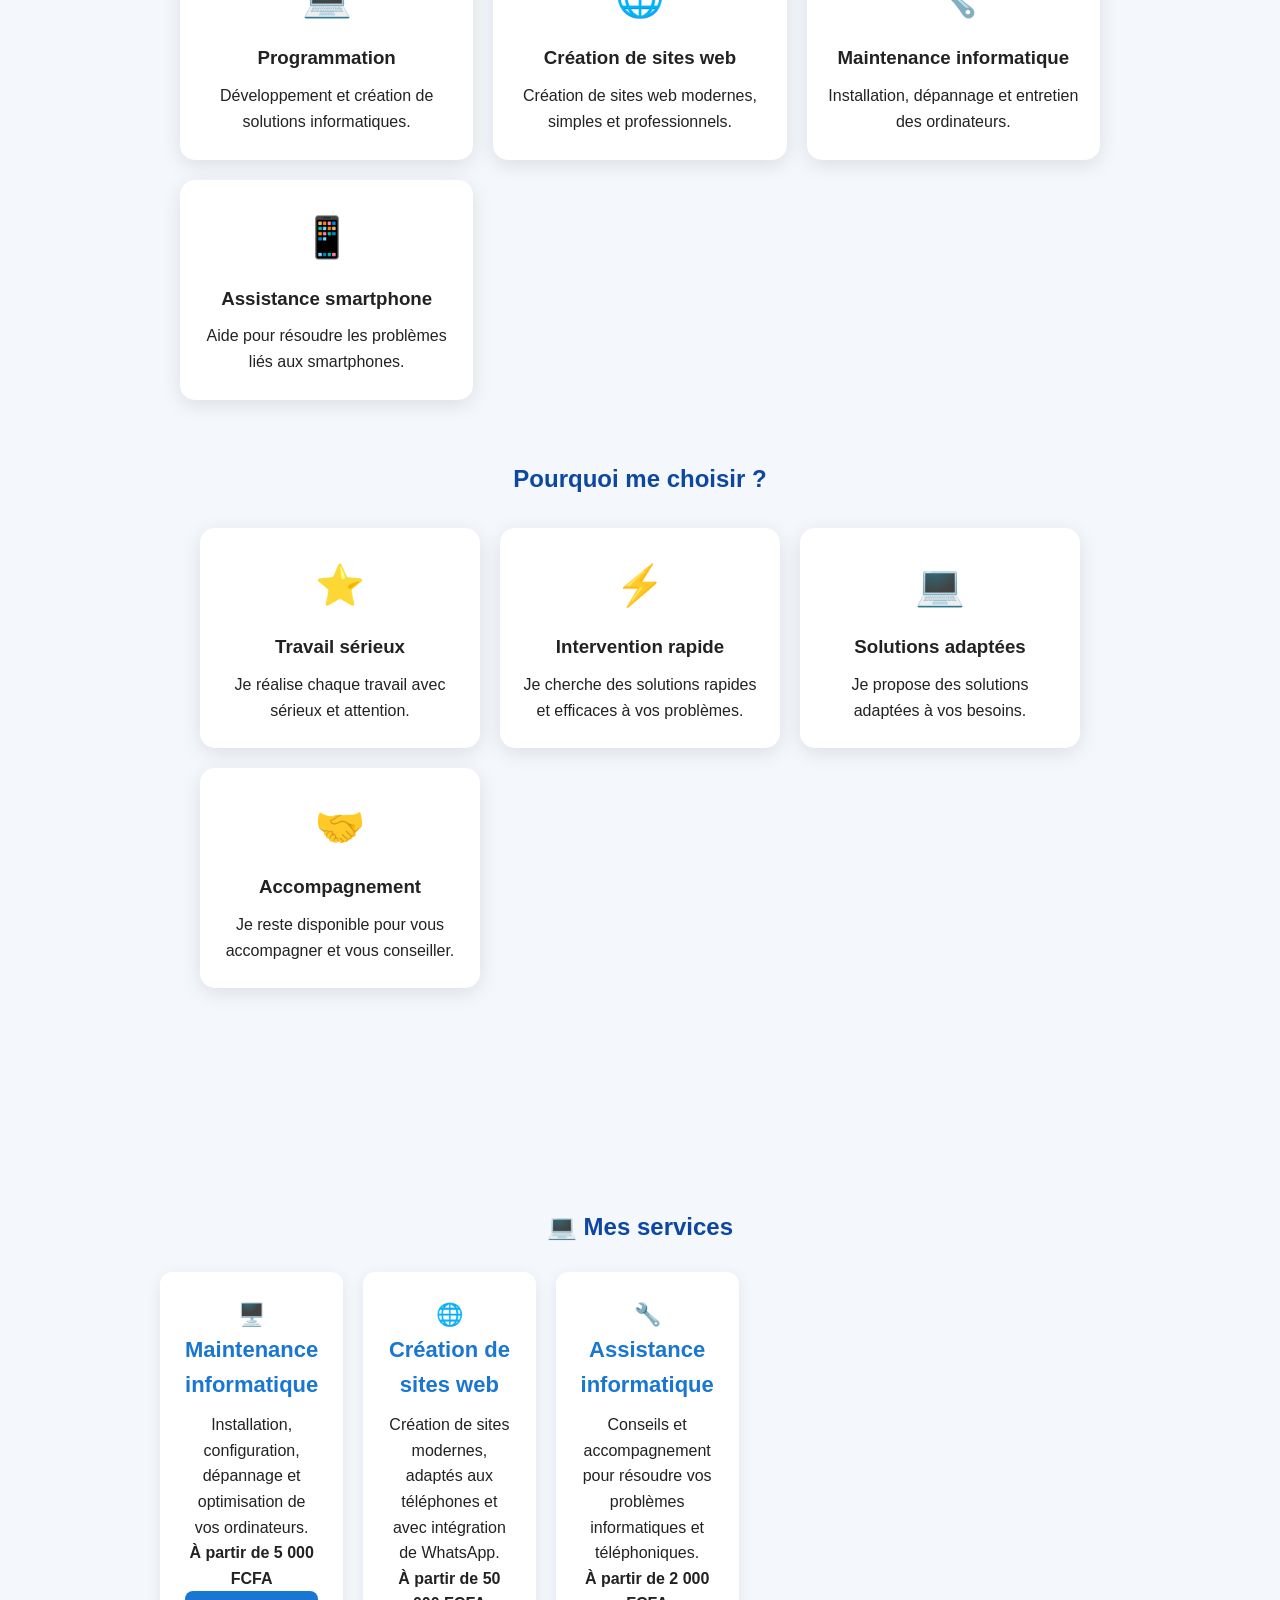
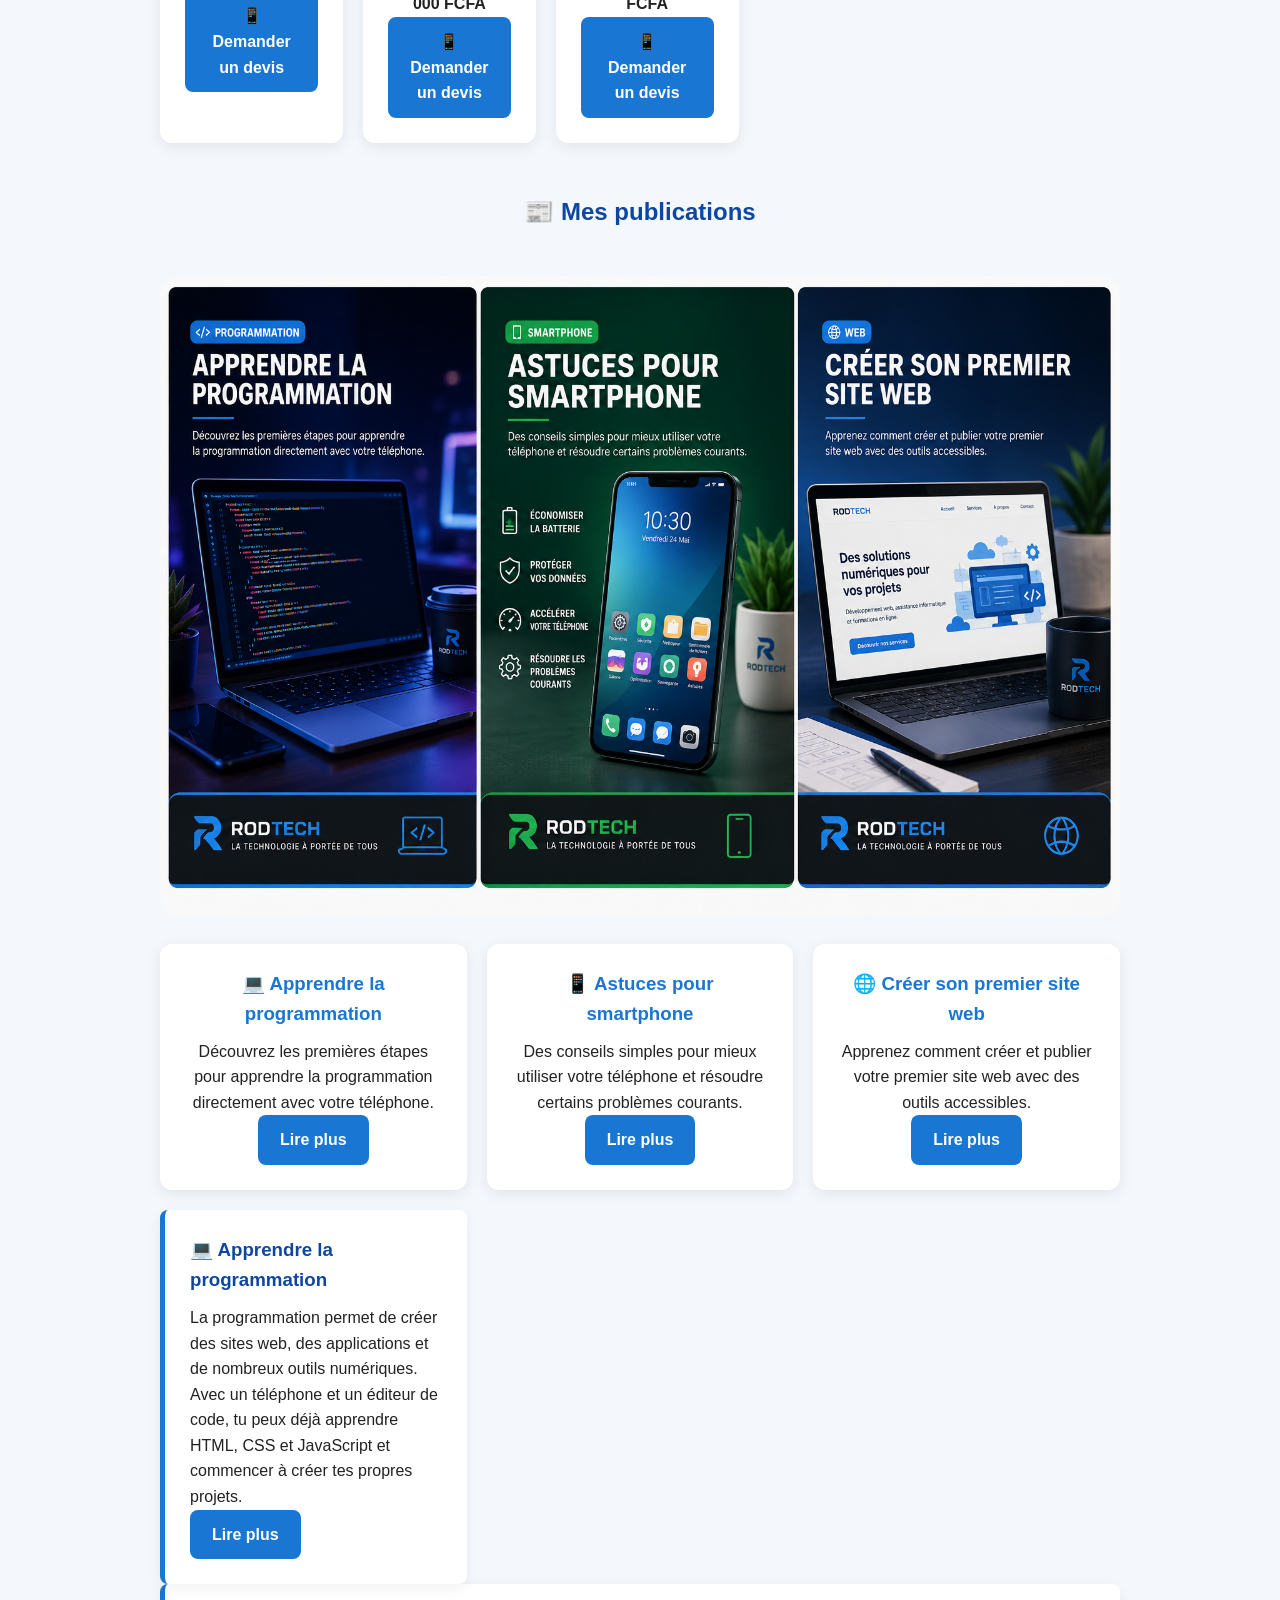
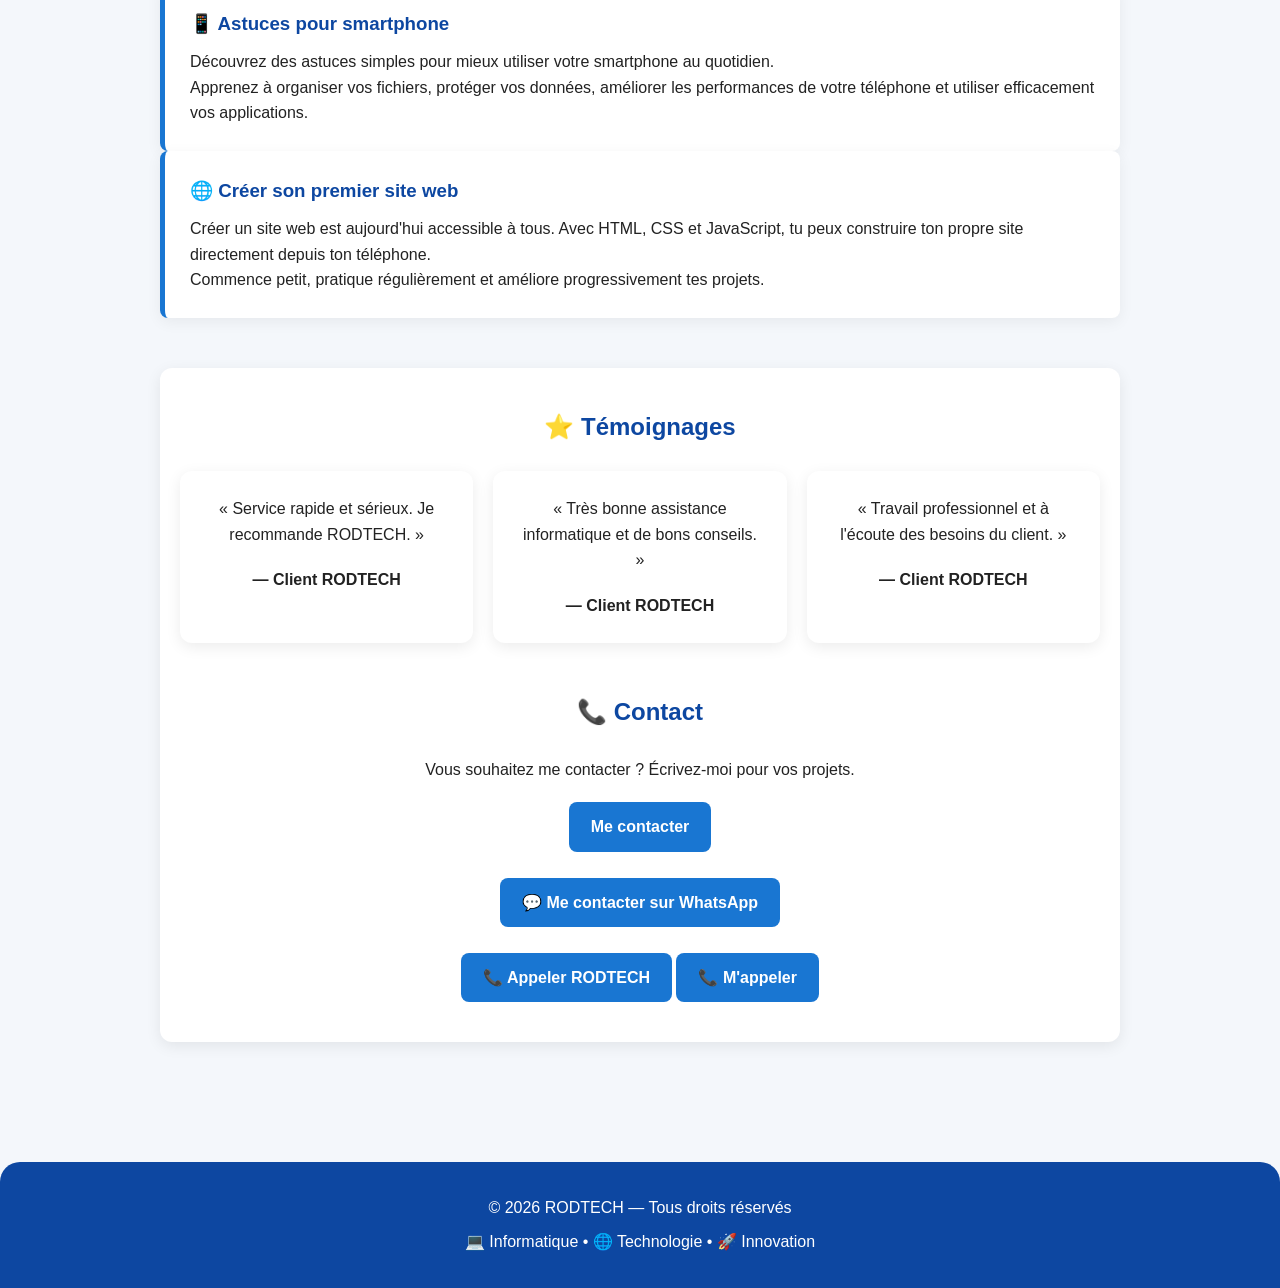
==== commit b7ce6dea: "Add testimonials section to contact page Added testimonials section with client feedback." ====
--- a/index.html
+++ b/index.html
@@ -251,7 +251,28 @@
 
                 </section>
         </section>
-<section id="contact">
+<section id="contact"><section id="temoignages">
+    <h2>⭐ Témoignages</h2>
+
+    <div class="cartes">
+
+        <div class="carte">
+            <p>« Service rapide et sérieux. Je recommande RODTECH. »</p>
+            <strong>— Client RODTECH</strong>
+        </div>
+
+        <div class="carte">
+            <p>« Très bonne assistance informatique et de bons conseils. »</p>
+            <strong>— Client RODTECH</strong>
+        </div>
+
+        <div class="carte">
+            <p>« Travail professionnel et à l'écoute des besoins du client. »</p>
+            <strong>— Client RODTECH</strong>
+        </div>
+
+    </div>
+</section>
     <h2>📞 Contact</h2>
 
     <p>Vous souhaitez me contacter ? Écrivez-moi pour vos projets.</p>
